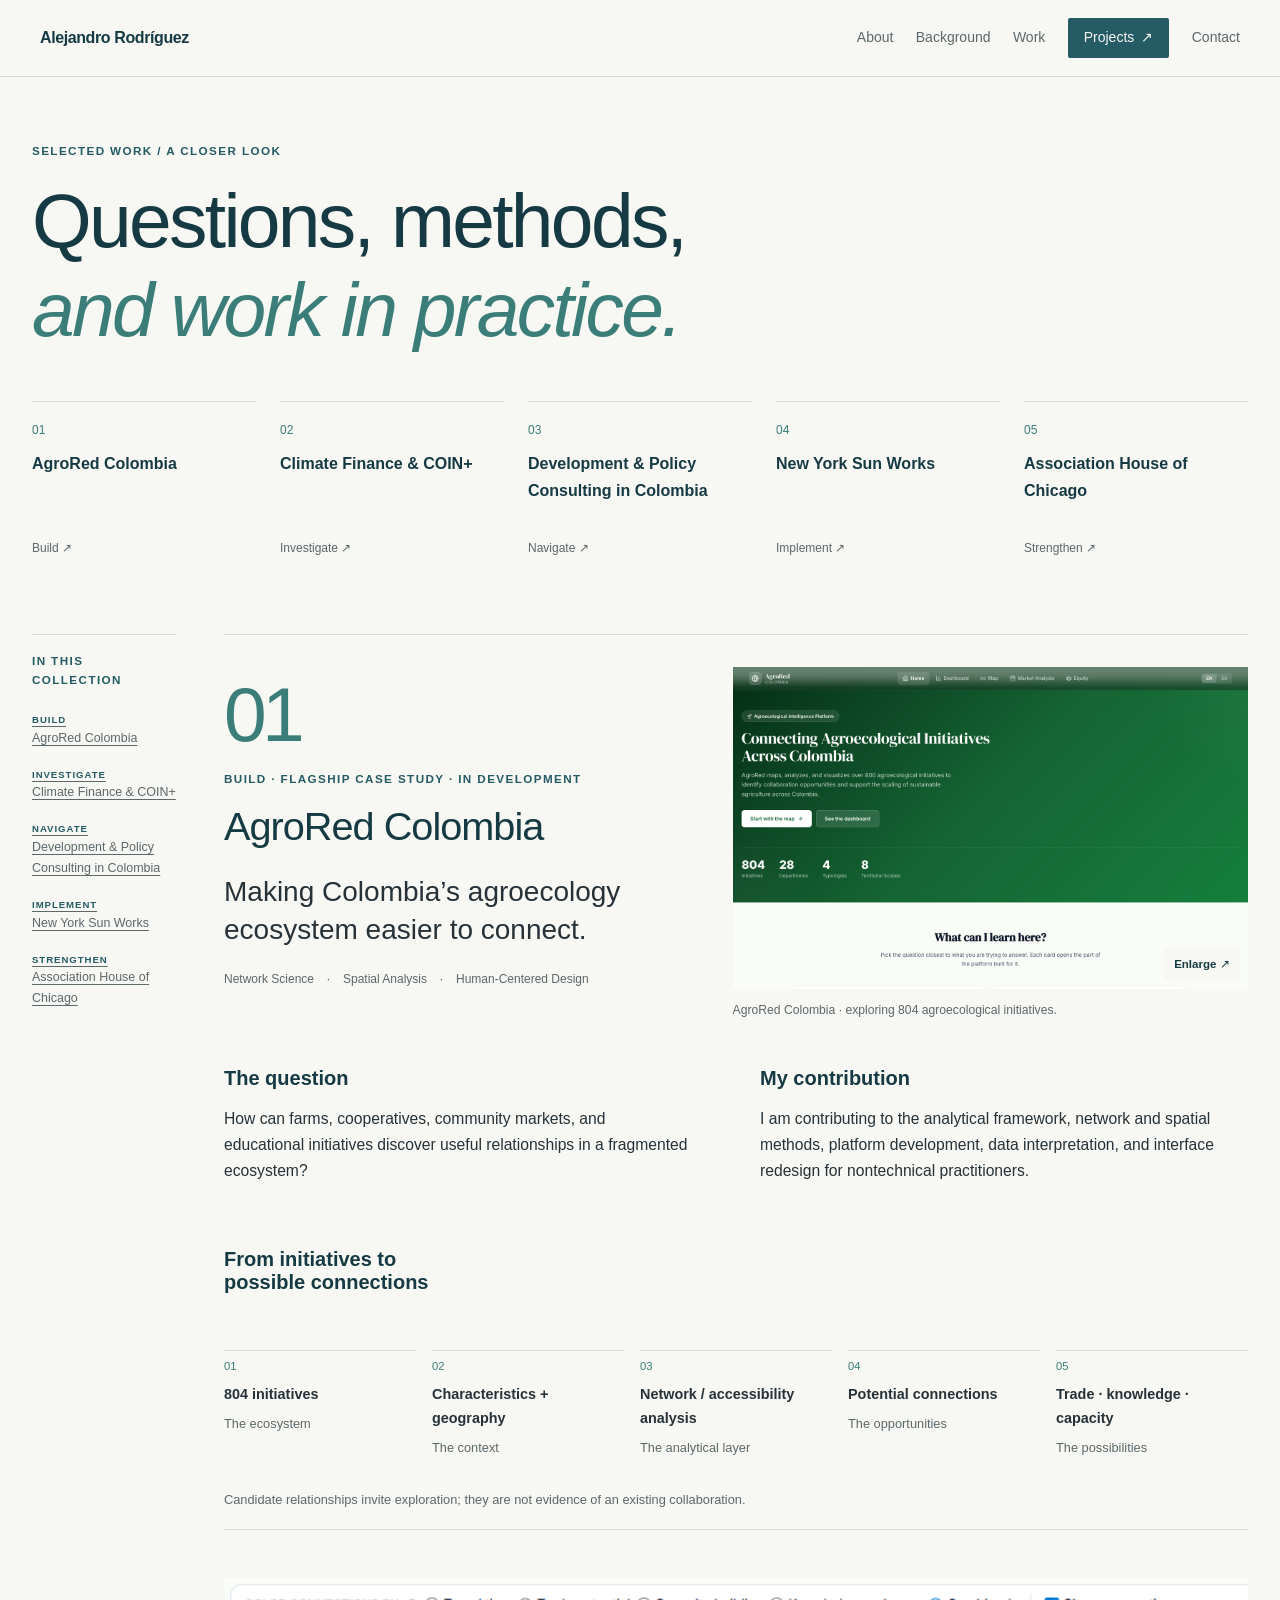
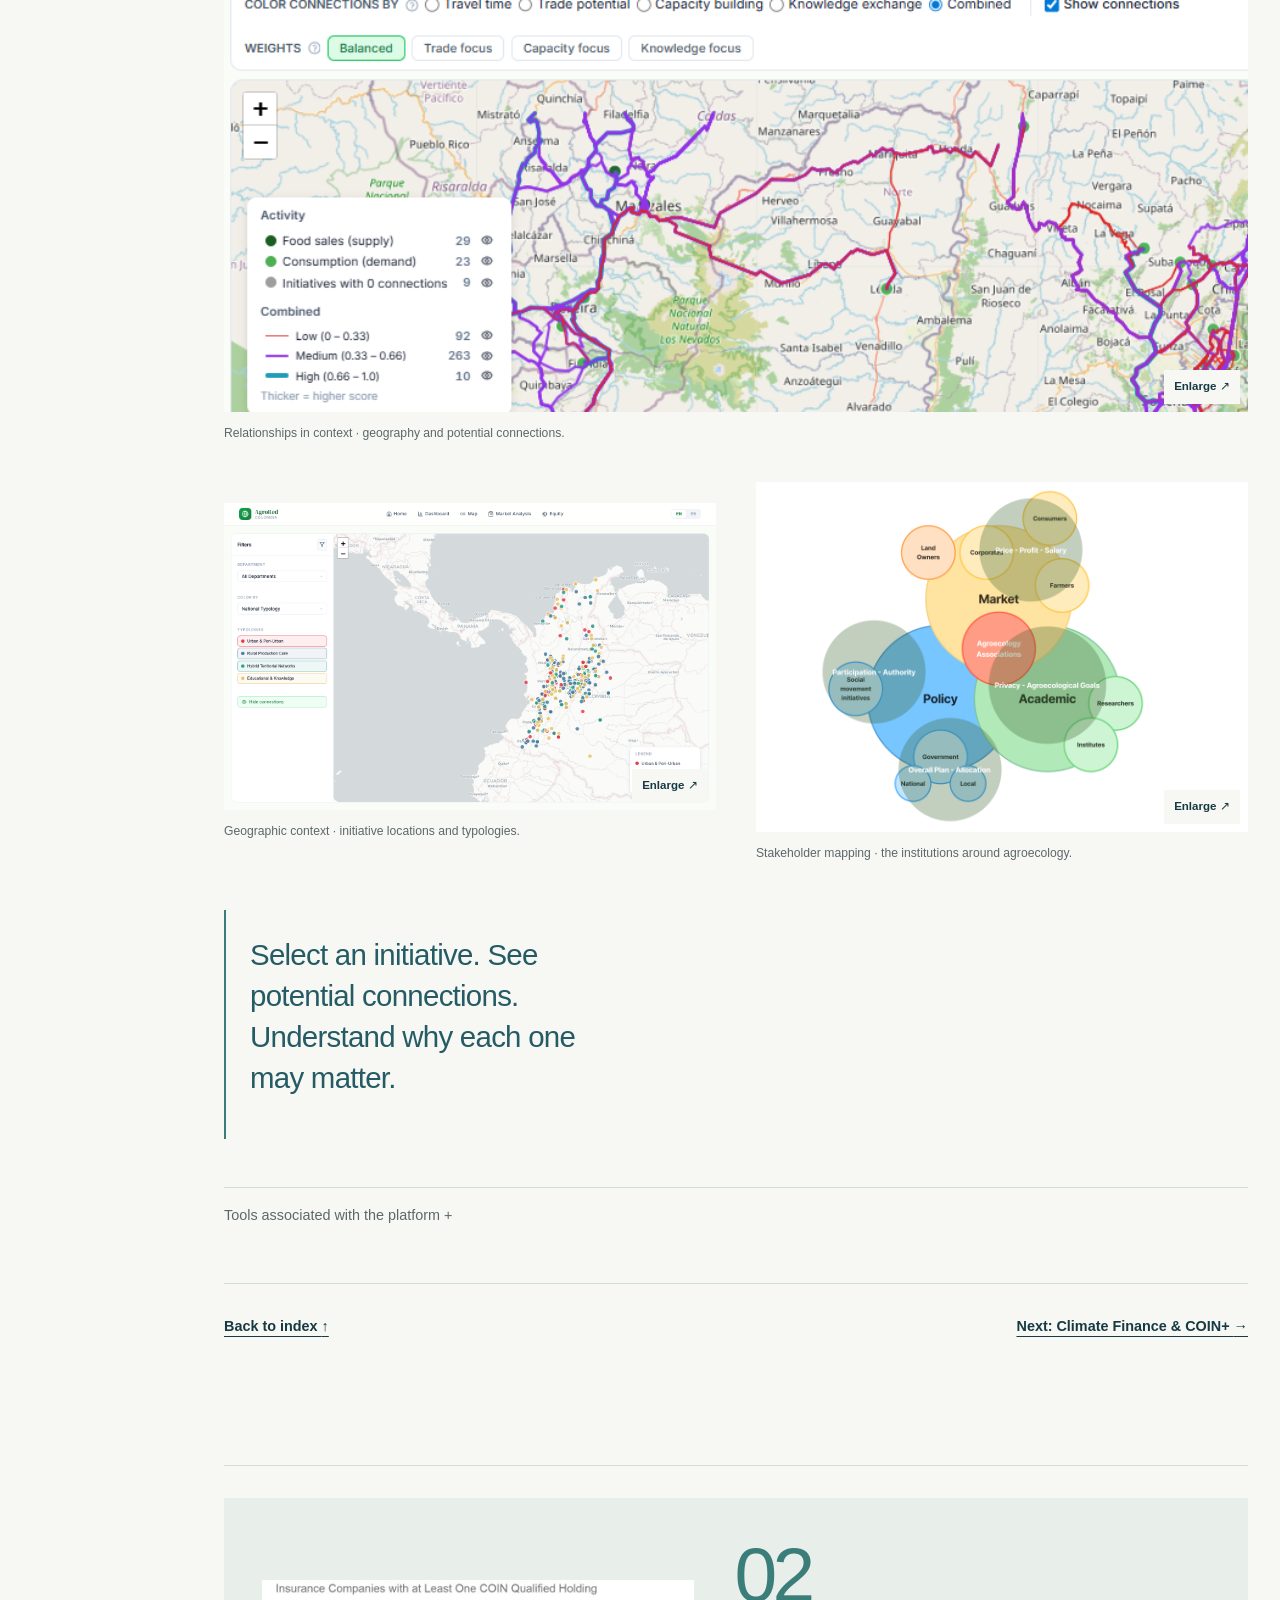
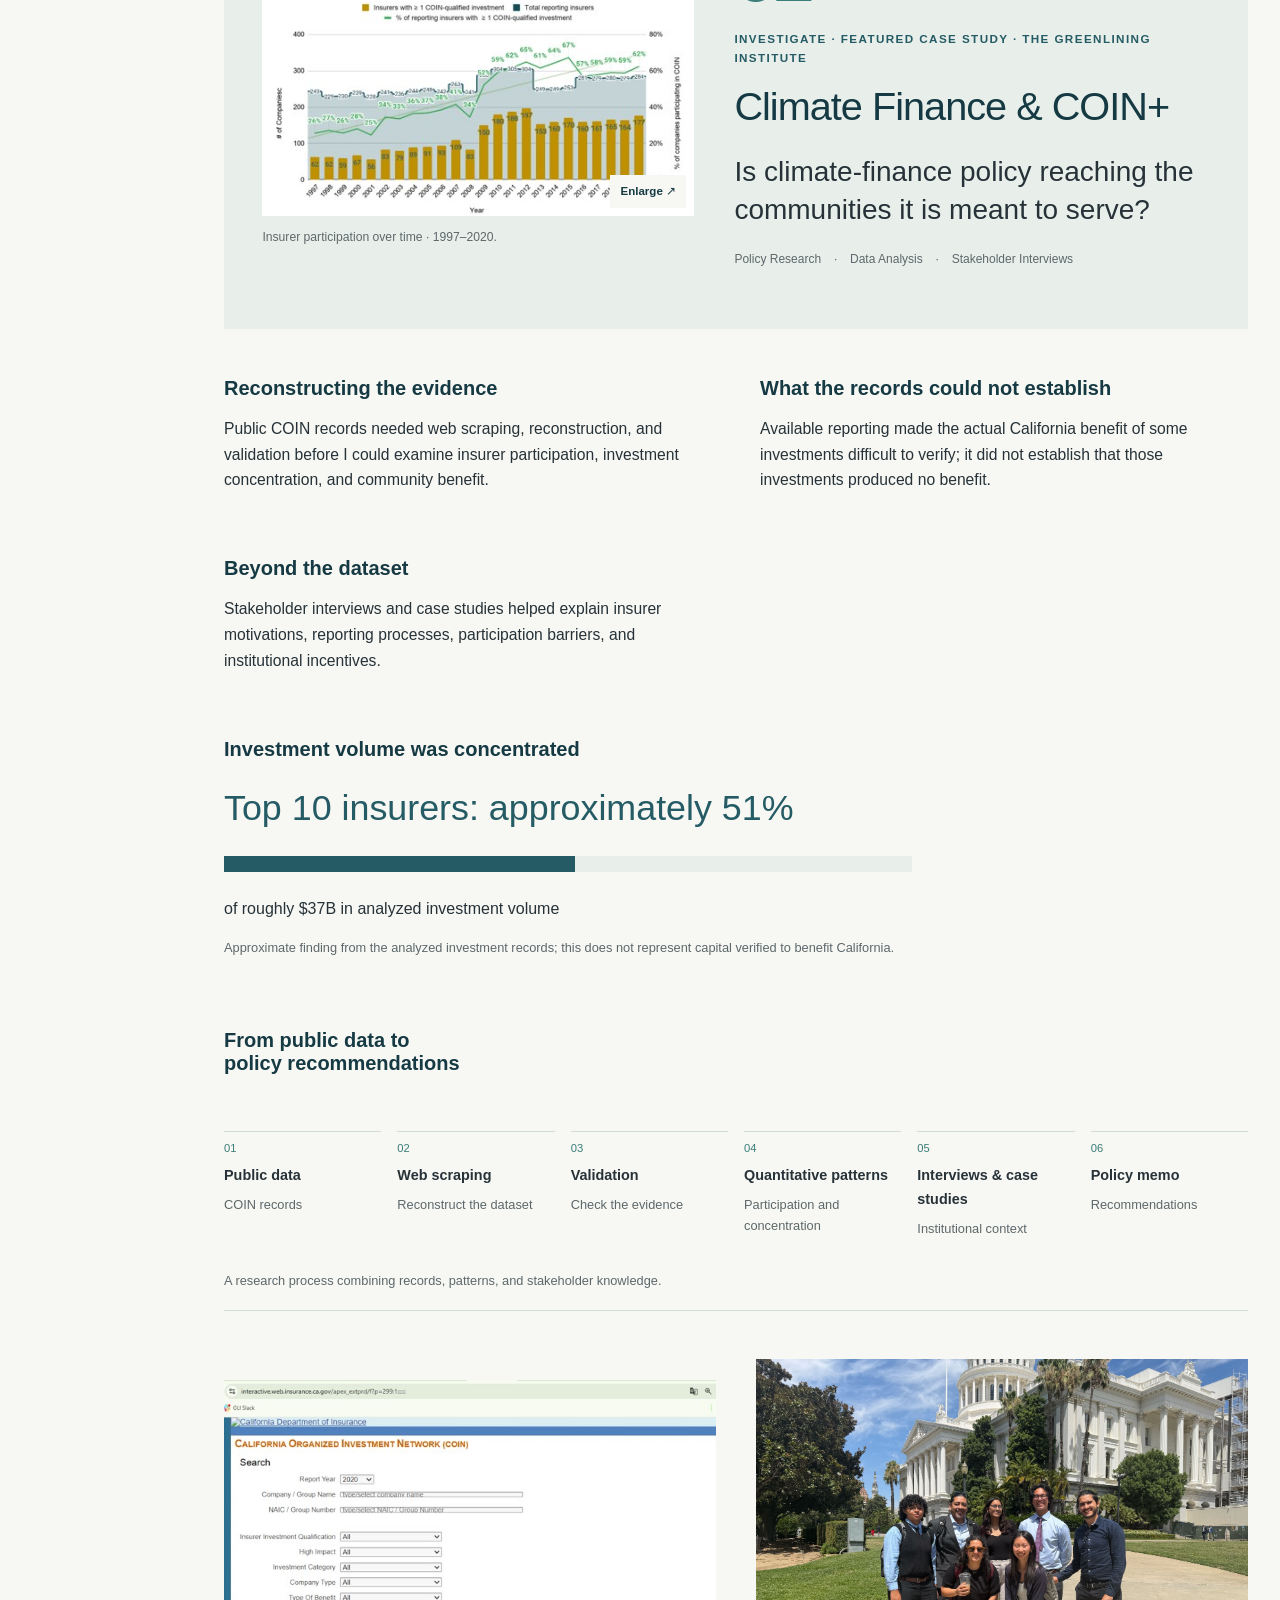
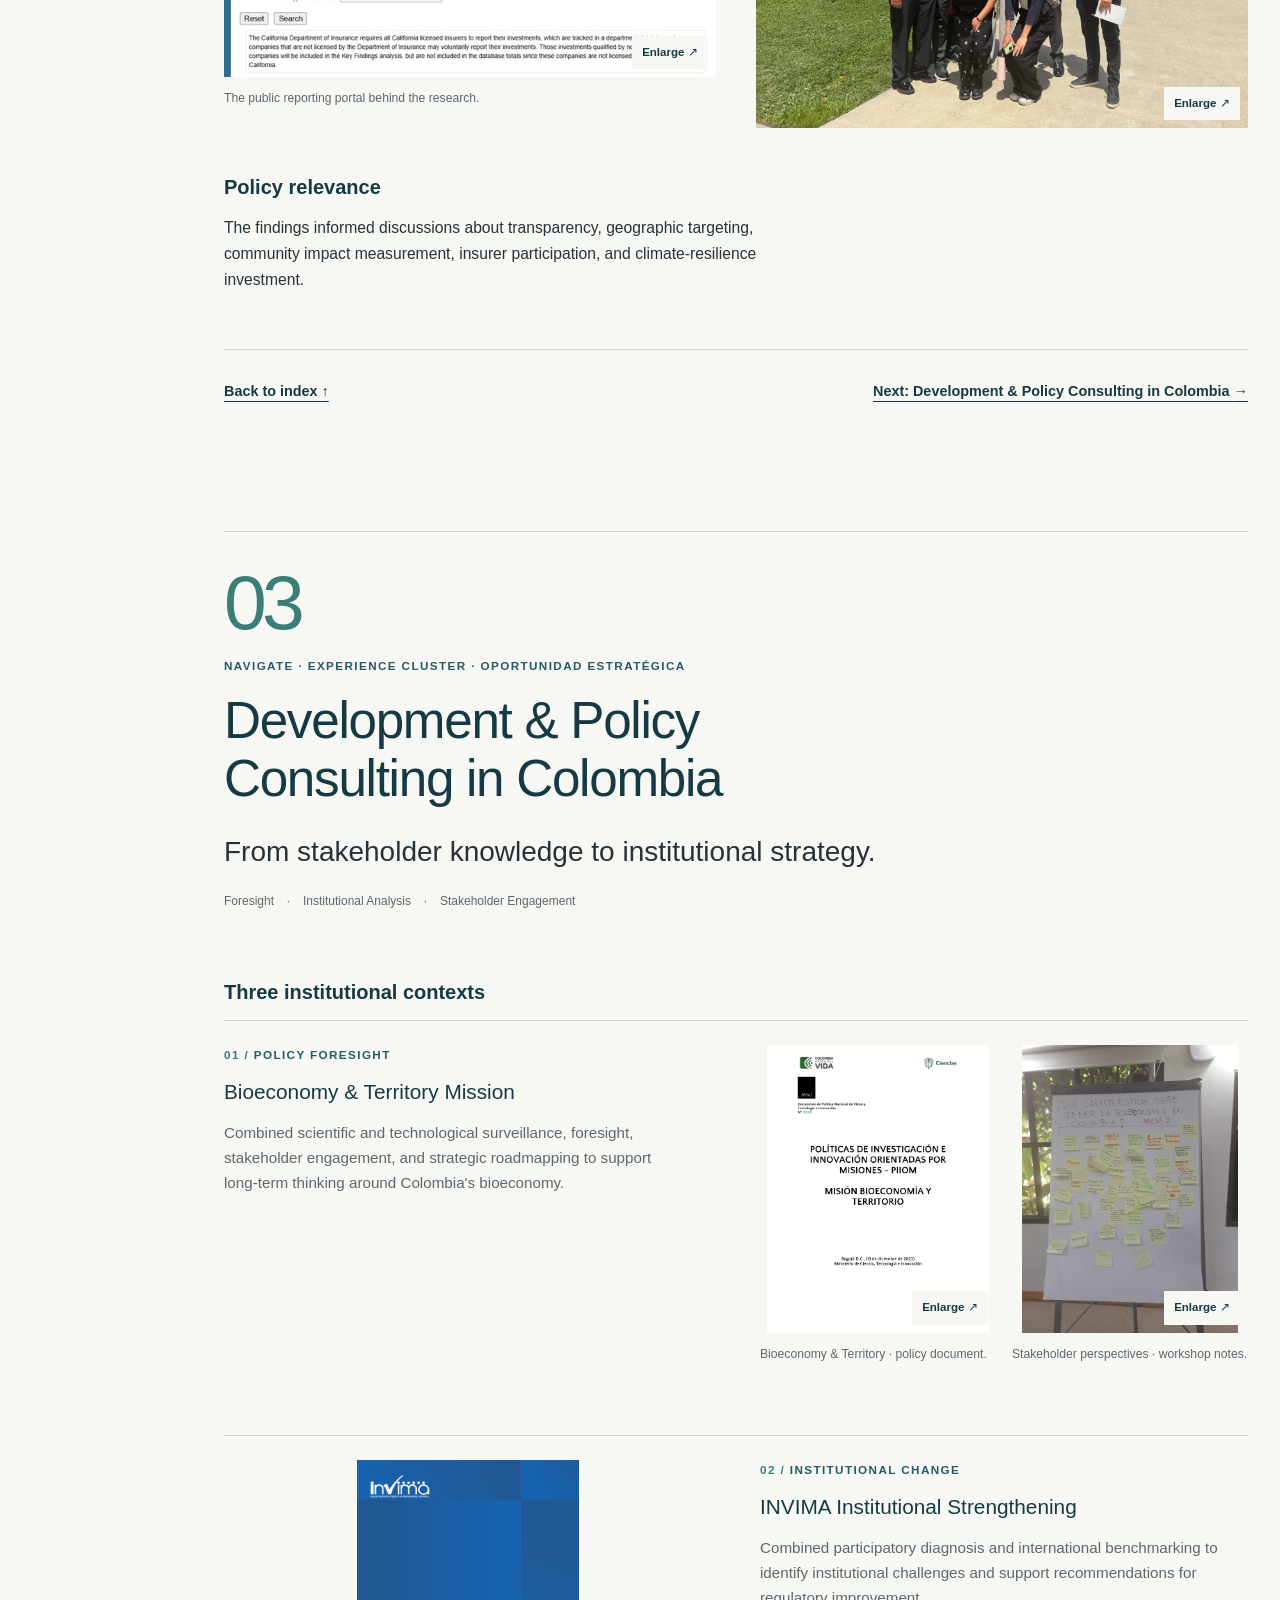
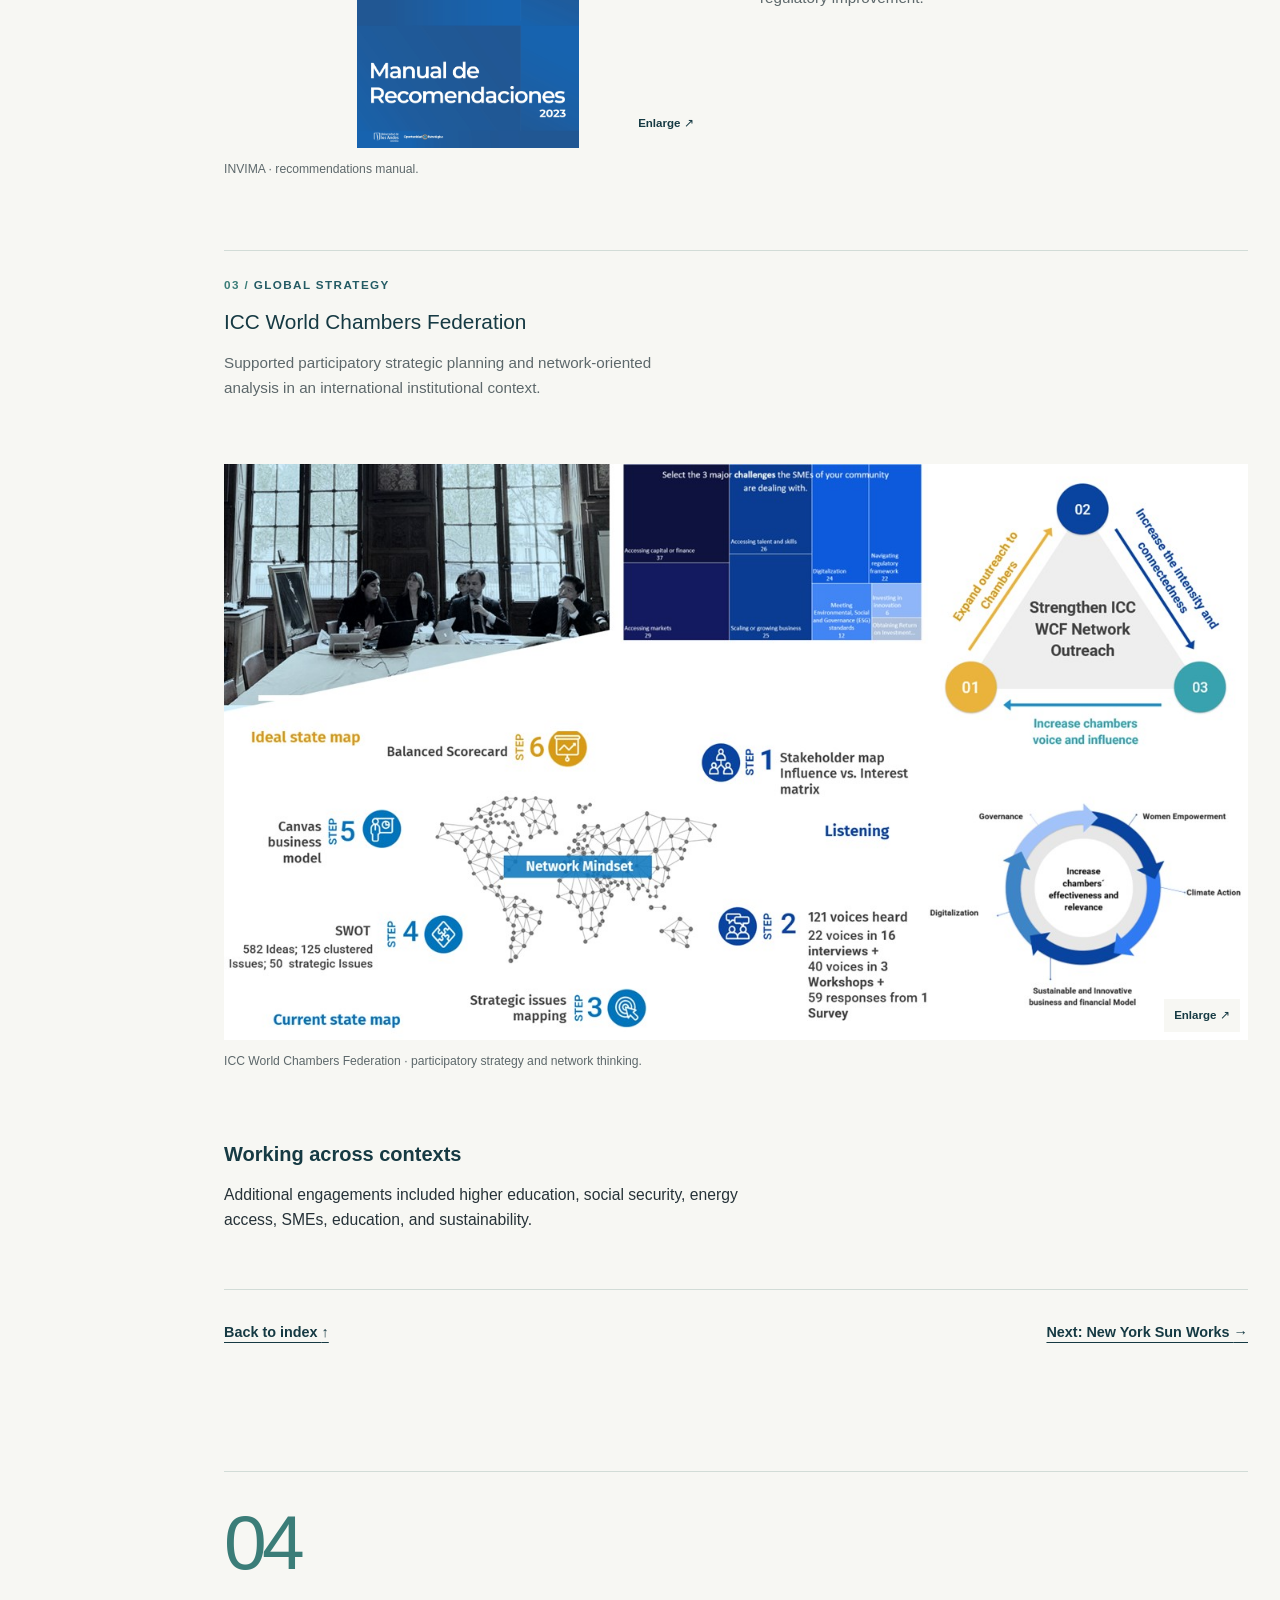
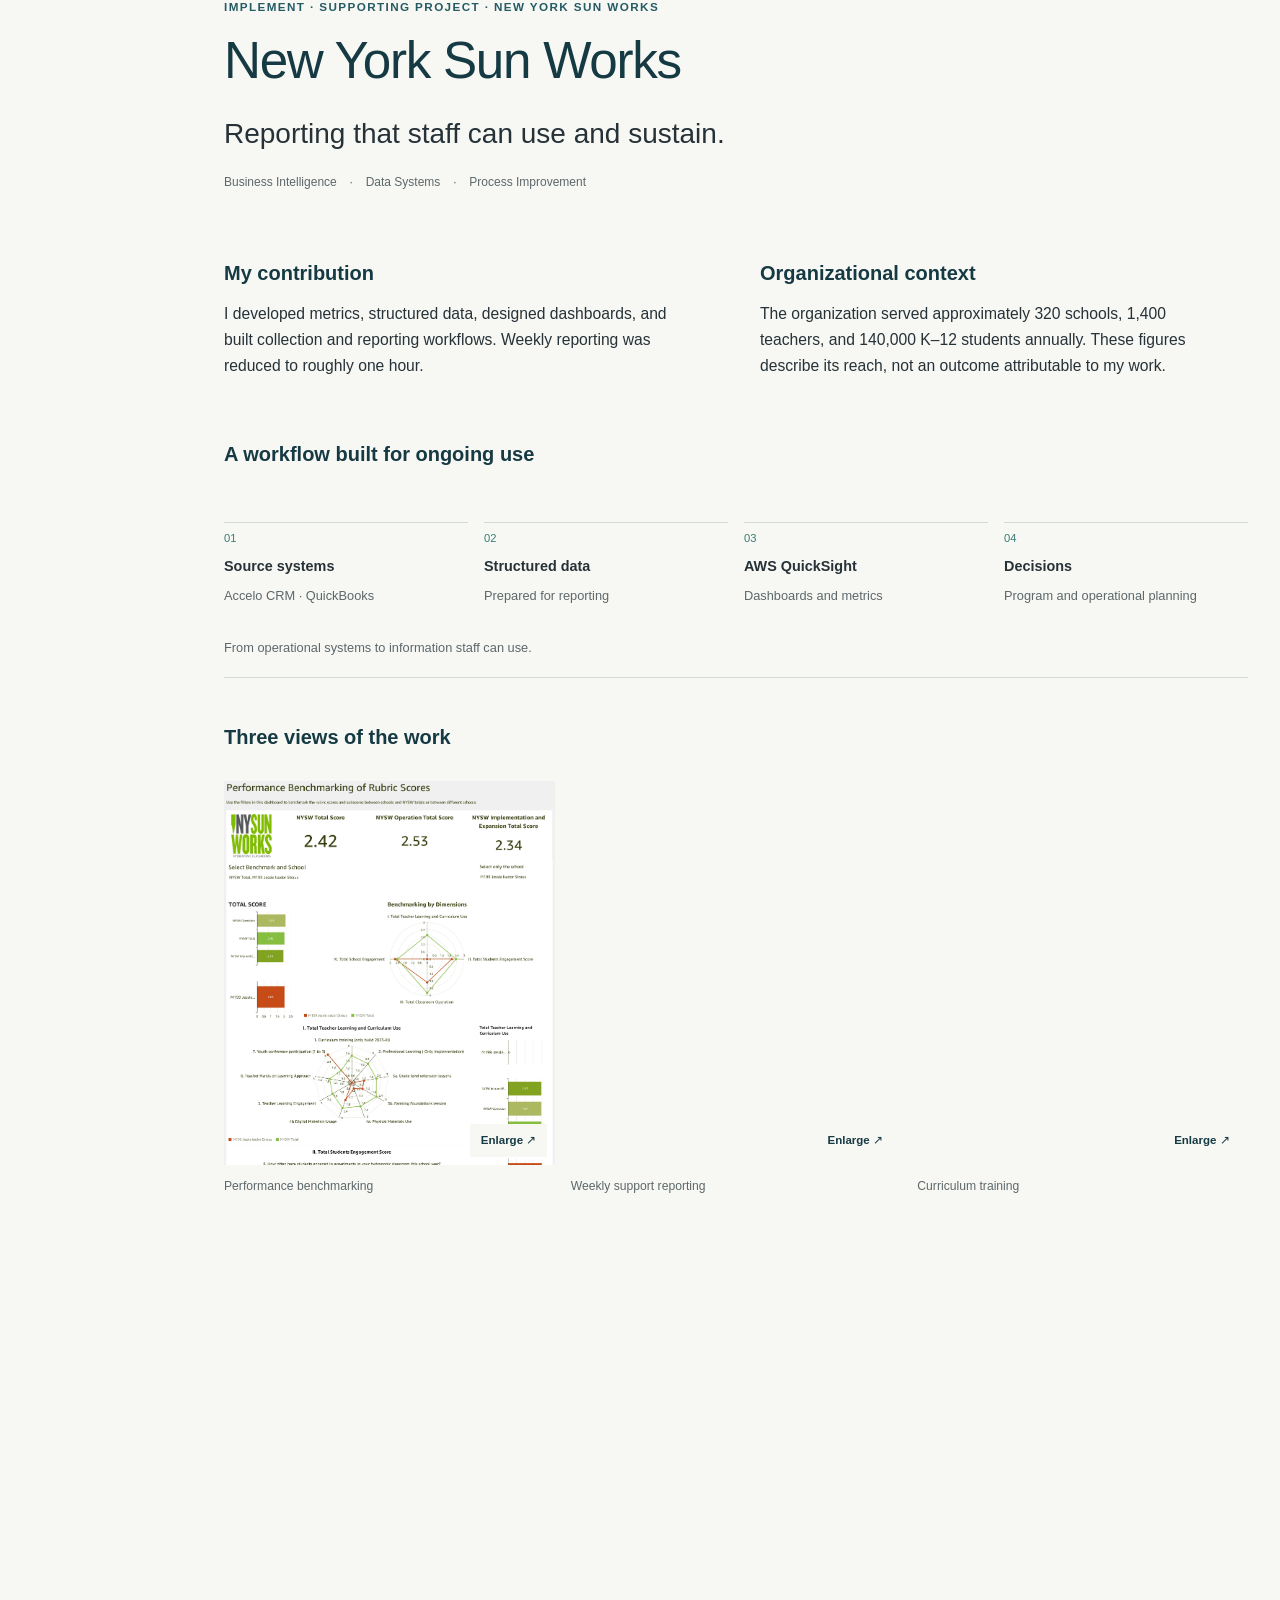
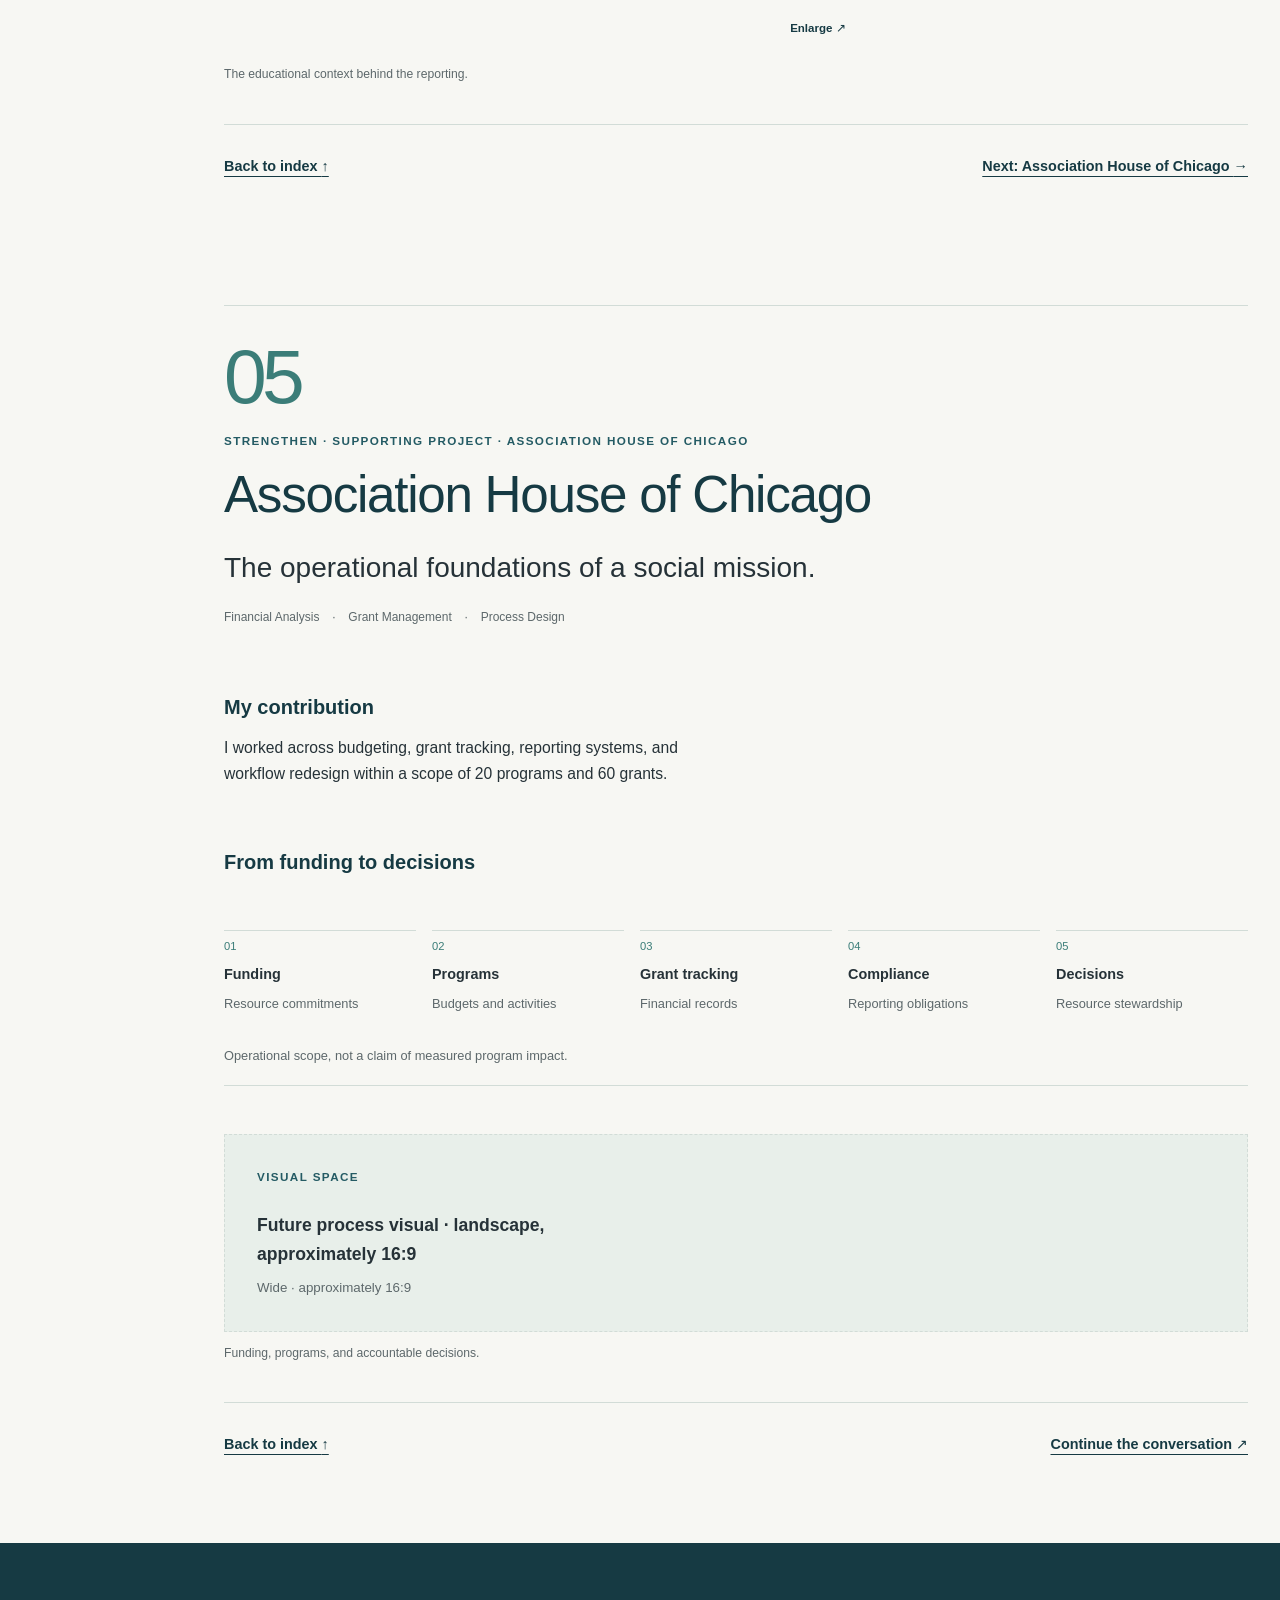
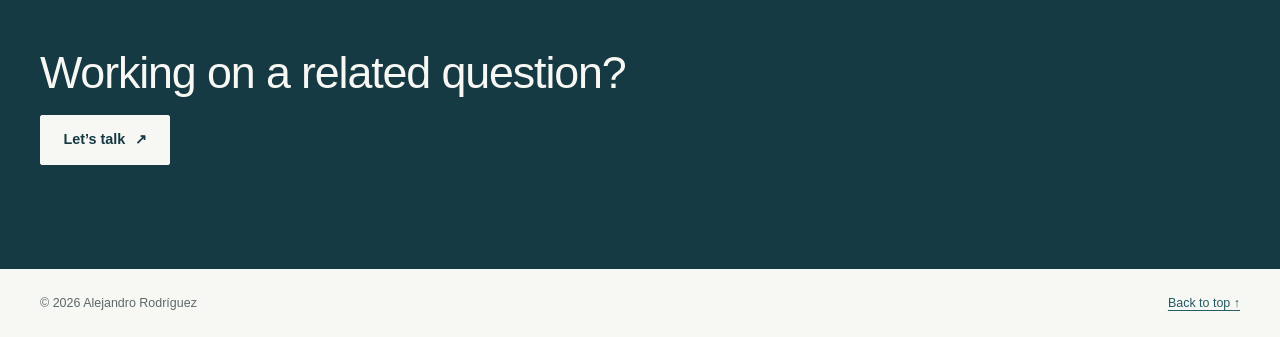
==== projects.html @ b70a59b9 "Refine portfolio layout, navigation, and project presentation" ====
<!DOCTYPE html>
<html lang="en">
<head>
    <meta charset="UTF-8">
    <meta name="viewport" content="width=device-width, initial-scale=1.0">
    <meta name="description" content="A closer look at agroecology networks, climate-finance policy research, institutional strategy, and nonprofit data systems.">
    <meta name="theme-color" content="#163A43">
    <title>Projects | Alejandro Rodríguez</title>
    <link rel="preconnect" href="https://cdn.fontshare.com" crossorigin>
    <link rel="stylesheet" href="css/base.css">
    <link rel="stylesheet" href="css/layout.css">
    <link rel="stylesheet" href="css/components.css">
    <link rel="stylesheet" href="css/responsive.css">
    <!-- Data loads first; both scripts wait for the HTML. -->
    <script src="js/data.js" defer></script>
    <script src="js/display.js" defer></script>
</head>
<body class="projects-page">
    <a class="skip-link" href="#main-content">Skip to content</a>
    <header class="site-header">
        <div class="container nav-shell">
            <a class="brand" href="index.html" aria-label="Alejandro Rodríguez, home" data-owner="name">Alejandro Rodríguez</a>
            <button class="menu-button" type="button" aria-expanded="false" aria-controls="site-navigation" hidden>Menu <span class="menu-icon" aria-hidden="true"></span></button>
            <nav id="site-navigation" class="site-navigation" aria-label="Main navigation">
                <ul class="nav-links">
                    <li><a href="index.html#about">About</a></li>
                    <li><a href="index.html#background">Background</a></li>
                    <li><a href="index.html#work">Work</a></li>
                    <li><a class="nav-projects" href="projects.html" aria-current="page">Projects <span aria-hidden="true">↗</span></a></li>
                    <li><a href="index.html#contact">Contact</a></li>
                </ul>
            </nav>
        </div>
    </header>
    <main id="main-content" tabindex="-1">
        <header class="container page-intro" id="case-studies-top">
            <p class="eyebrow">Selected work / A closer look</p>
            <h1>Questions, methods,<br><em>and work in practice.</em></h1>
            <nav class="project-directory" aria-label="Project chapters"><ol id="project-directory"></ol></nav>
        </header>
        <div class="container case-layout">
            <aside class="case-index"><nav aria-label="Case study index"><p class="eyebrow">In this collection</p><ol id="case-study-index"></ol></nav></aside>
            <div id="case-studies" class="case-studies"><noscript><p>Enable JavaScript to read the case studies, or <a href="assets/CVAlejandroRodriguezHernandez09072026.pdf">view my CV</a>.</p></noscript></div>
        </div>
        <section class="section contact-section" aria-labelledby="project-contact-title"><div class="container"><h2 id="project-contact-title">Working on a related question?</h2><a class="button" href="index.html#contact">Let’s talk <span aria-hidden="true">↗</span></a></div></section>
    </main>
    <footer class="site-footer"><div class="container footer-row">
        <p>© <span data-year>2026</span> <span data-owner="name">Alejandro Rodríguez</span></p>
        <a href="#main-content">Back to top <span aria-hidden="true">↑</span></a>
    </div></footer>
</body>
</html>
---- css/base.css ----
@font-face {
  font-family: 'Satoshi';
  src: url('https://cdn.fontshare.com/wf/NWBQYJIM7GCZ5XWD7D26ARB3VDY55ZRT/K63EV2KZIGKLE7RANQ2U42S6SVHU5RJ7/X6XYTKIVDUW7GZTZPZNN4EUM5KH54KHF.woff2') format('woff2');
  font-weight: 300 900;
  font-display: swap;
  font-style: normal;
}
@font-face {
  font-family: 'Satoshi';
  src: url('https://cdn.fontshare.com/wf/3JZIFUW7KLFSPLVCIUI2DLGNIER6IFCX/MMP4RUF5LYGUAZS3DCJC3GJ6F6SAGKSN/E3NEPGEAHYCHR37DSBXHV33XCYYRE2CY.woff2') format('woff2');
  font-weight: 300 900;
  font-display: swap;
  font-style: italic;
}
/* Design tokens, element defaults, and accessible foundations. */
:root {
    --color-primary-dark: #163a43;
    --color-primary: #245b64;
    --color-accent: #3b7d78;
    --color-background: #f7f7f3;
    --color-surface: #ffffff;
    --color-sage: #e8efea;
    --color-text: #263238;
    --color-text-muted: #5d686b;
    --color-border: #d2dcd7;
    --color-warm-accent: #c98b4a;
    --color-on-dark: #f7f7f3;
    --color-muted-on-dark: #c5d6d5;
    --font-body: "Satoshi", -apple-system, BlinkMacSystemFont, "Segoe UI", Arial, sans-serif;
    --font-heading: "Satoshi", -apple-system, BlinkMacSystemFont, "Segoe UI", sans-serif;
    --space-xs: 0.5rem;
    --space-sm: 1rem;
    --space-md: 1.5rem;
    --space-lg: 2rem;
    --space-xl: 3rem;
    --page-width: 75rem;
}

*,
*::before,
*::after {
    box-sizing: border-box;
}

html {
    scroll-behavior: smooth;
    scroll-padding-top: 6rem;
    -webkit-text-size-adjust: 100%;
}

body {
    margin: 0;
    background: var(--color-background);
    color: var(--color-text);
    font-family: var(--font-body);
    font-size: 1rem;
    line-height: 1.65;
}

h1,
h2,
h3,
h4 {
    margin: 0 0 1rem;
    color: var(--color-primary-dark);
    font-family: var(--font-heading);
    font-weight: 500;
    line-height: 1.15;
    text-wrap: balance;
}

h1 {
    font-size: clamp(2.25rem, 6vw, 5.4rem);
    letter-spacing: -0.035em;
}

h2 {
    font-size: clamp(1.9rem, 3.5vw, 3rem);
    letter-spacing: -0.025em;
}

h3 {
    font-size: 1.5rem;
}

h4 {
    font-size: 1.25rem;
}

p,
ul,
ol,
dl {
    margin: 0 0 1rem;
}

ul,
ol {
    padding-left: 1.25rem;
}

li + li {
    margin-top: 0.35rem;
}

a {
    color: var(--color-primary);
    text-decoration-thickness: 1px;
    text-underline-offset: 0.23em;
    overflow-wrap: anywhere;
}

a:hover {
    text-decoration-thickness: 2px;
}

button,
input,
textarea {
    font: inherit;
}

button,
a {
    -webkit-tap-highlight-color: transparent;
}

button {
    cursor: pointer;
}

img {
    display: block;
    max-width: 100%;
    height: auto;
}

figure,
blockquote {
    margin: 0;
}

figcaption {
    font-size: 0.8rem;
    line-height: 1.5;
    color: var(--color-text-muted);
}

address {
    font-style: normal;
}

strong {
    font-weight: 650;
}

:focus-visible {
    outline: 3px solid currentColor;
    outline-offset: 5px;
}

[id] {
    scroll-margin-top: 1rem;
}

[hidden] {
    display: none !important;
}

/* Remain available to assistive technology without occupying visual space. */
.visually-hidden {
    position: absolute;
    width: 1px;
    height: 1px;
    padding: 0;
    overflow: hidden;
    clip-path: inset(50%);
    white-space: nowrap;
    border: 0;
}

.skip-link {
    position: fixed;
    z-index: 100;
    top: 0.75rem;
    left: 1rem;
    padding: 0.75rem 1rem;
    transform: translateY(-200%);
    background: var(--color-primary-dark);
    color: var(--color-on-dark);
}

.skip-link:focus {
    transform: translateY(0);
}

.muted {
    color: var(--color-text-muted);
}

.no-script {
    padding: 1rem;
    border-left: 3px solid var(--color-warm-accent);
    background: var(--color-surface);
}

/* Disclosures expose the same content to mouse, touch, and keyboard users. */
summary { cursor: pointer; }
summary::-webkit-details-marker { display: none; }
summary { list-style: none; }
button:disabled { cursor: not-allowed; opacity: 0.6; }
body.dialog-open { overflow: hidden; }
---- css/layout.css ----
/* Page composition. Mobile first; larger layouts are in responsive.css. */
.container { width: min(100% - 2.5rem, 75rem); margin-inline: auto; }
.section { padding-block: 4.5rem; }
.hero { padding-block: 4.5rem 5rem; }
.hero-copy { max-width: 66rem; }
.hero-lead { max-width: 43rem; }
.section-heading { display: flex; align-items: baseline; justify-content: space-between; flex-wrap: wrap; gap: 1rem; margin-bottom: 3rem; }
.section-heading h2, .section-heading p { margin: 0; }
.selected-grid { display: grid; gap: 5rem; }
.project-card { display: grid; gap: 1.5rem; min-width: 0; }
.project-copy, .project-heading, .case-studies, .case-section, .about-copy { min-width: 0; }
.project-copy { max-width: 60ch; }
.about-layout, .community-story, .education-grid, .editorial-grid, .contact-grid, .case-layout, .case-grid, .media-gallery, .mini-case { display: grid; gap: 2.5rem; }
.about-portrait { max-width: 31rem; }
.about-copy .prose { max-width: 63ch; }
.community-images { display: grid; grid-template-columns: repeat(2, minmax(0, 1fr)); gap: 1rem; align-items: start; }
.community-story { padding-top: 2rem; }
.education-statement { margin-block: 3.5rem; max-width: 66rem; }
.education-grid { padding-block: 2rem 3.5rem; }
.work-experience { margin-top: 5rem; }
.work-experience > header { display: flex; align-items: baseline; justify-content: space-between; flex-wrap: wrap; gap: 1rem; margin-bottom: 1rem; }
.skills-grid { display: grid; gap: 1.5rem; align-items: start; }
.form-row { display: grid; }
.footer-row { display: flex; justify-content: space-between; flex-wrap: wrap; align-items: center; gap: 1rem; }
.footer-row p { margin: 0; }
.page-intro { padding-block: 4rem 5rem; }
.case-layout { align-items: start; padding-bottom: 5rem; }
.case-study + .case-study { margin-top: 6rem; }
.case-wide { grid-column: 1 / -1; }
.case-grid { margin-top: 3rem; }
.dashboard-gallery { display: grid; gap: 2rem; margin-block: 2rem; }
.mini-cases { display: grid; gap: 3rem; }
.mini-media { display: flex; gap: 1rem; align-items: start; }
.mini-media > figure { flex: 1; min-width: 0; }

/* About introduces the person and field; community context introduces values. */
.about-layout > .education-statement { grid-column: 1 / -1; margin-block: 1rem 0; }
.background-group > .community-story { padding-block: 1rem 3rem; }
.background-group .education-grid { padding-bottom: 0; }
.section-links { display: flex; flex-wrap: wrap; gap: 0.6rem 1.5rem; }
.section-links a { font-size: 0.85rem; }
.project-flagship .project-copy { align-self: center; }
.case-opening { display: grid; gap: 2rem; }
.case-footer { display: flex; justify-content: space-between; align-items: baseline; flex-wrap: wrap; gap: 1rem 2rem; }
---- css/components.css ----
/* Editorial type and understated controls. Navigation and form styles follow. */
.eyebrow { margin-bottom: 1rem; font-size: 0.73rem; font-weight: 600; letter-spacing: 0.12em; text-transform: uppercase; color: var(--color-primary); }
.hero h1 { margin-block: 1.75rem 2rem; font-weight: 500; line-height: 1.04; max-width: 19ch; }
.hero h1 em, .page-intro em { color: var(--color-accent); font-weight: 400; }
.hero h1 em { display: block; }
.hero-lead { font-size: clamp(1.05rem, 1.6vw, 1.25rem); line-height: 1.65; margin-bottom: 2rem; }
.button-row { display: flex; align-items: center; flex-wrap: wrap; gap: 1.75rem; }
.button { display: inline-flex; align-items: center; justify-content: center; gap: 0.6rem; min-height: 46px; padding: 0.75rem 1.4rem; border: 1px solid var(--color-primary-dark); border-radius: 2px; background: var(--color-primary-dark); color: var(--color-on-dark); font-size: 0.9rem; font-weight: 600; text-decoration: none; transition: background-color 150ms ease; }
.button:hover { background: var(--color-primary); }
.button:focus-visible { outline-color: var(--color-primary); }
.text-link, .back-link { display: inline-block; padding-block: 0.4rem; color: var(--color-primary-dark); font-size: 0.9rem; font-weight: 550; text-underline-offset: 0.35em; }
.disclosure-hint { color: var(--color-text-muted); font-size: 0.9rem; }

/* Selected work is a sequence of compositions, not a grid of equal cards. */
.project-kicker { display: flex; flex-wrap: wrap; gap: 0.5rem 1rem; font-size: 0.7rem; letter-spacing: 0.07em; text-transform: uppercase; color: var(--color-text-muted); }
.project-number { color: var(--color-primary); font-weight: 600; }
.project-title { font-size: 1.65rem; font-weight: 600; margin-bottom: 1rem; }
.project-headline { font-size: clamp(1.4rem, 2.3vw, 2rem); line-height: 1.3; letter-spacing: -0.035em; color: var(--color-primary-dark); margin: 0; max-width: 36ch; }
.project-flagship .project-title { font-size: 1.25rem; }
.project-flagship .project-headline { font-size: clamp(2rem, 4.1vw, 3.4rem); max-width: 29ch; line-height: 1.12; }
.project-summary { font-size: 1.04rem; line-height: 1.7; }
.project-proof { color: var(--color-text-muted); font-size: 0.88rem; }
.project-metric { margin: 0; color: var(--color-primary-dark); }
.project-metric strong { display: block; font-size: clamp(2.3rem, 4.5vw, 4rem); font-weight: 450; line-height: 1.1; letter-spacing: -0.045em; }
.project-metric small { display: block; margin-top: 0.6rem; max-width: 27ch; color: var(--color-text-muted); font-size: 0.85rem; }
.project-flagship .project-metric strong { font-size: clamp(3rem, 6.5vw, 5.3rem); }
.project-supporting { padding-top: 2rem; border-top: 1px solid var(--color-border); }
.project-supporting .project-headline { font-size: clamp(1.2rem, 2vw, 1.6rem); }
.project-association-house .project-metric strong { font-size: 2.5rem; }
.tags { display: flex; flex-wrap: wrap; gap: 0.35rem 0.8rem; padding: 0; margin-block: 1.3rem; list-style: none; color: var(--color-text-muted); }
.tags li { margin: 0; font-size: 0.75rem; }
.tags li:not(:last-child)::after { content: "·"; margin-left: 0.8rem; }

/* Real media retains its proportions; dense images can be opened at full size. */
.image-figure { min-width: 0; }
.media-frame { position: relative; min-width: 0; }
.media-link { display: block; }
.media-link img { width: 100%; height: auto; }
.image-figure figcaption { margin-top: 0.75rem; max-width: 80ch; font-size: 0.76rem; line-height: 1.5; }
.zoom-hint { position: absolute; right: 0.5rem; bottom: 0.5rem; padding: 0.45rem 0.65rem; background: var(--color-background); color: var(--color-primary-dark); font-size: 0.72rem; font-weight: 550; }
.media-link:hover .zoom-hint, .media-link:focus-visible .zoom-hint { background: var(--color-primary-dark); color: white; }
.media-placeholder { min-height: 12rem; display: flex; flex-direction: column; justify-content: center; gap: 0.5rem; padding: 2rem; border: 1px dashed var(--color-border); background: var(--color-sage); }
.media-placeholder strong { font-size: 1.1rem; max-width: 40ch; }
.media-placeholder small { color: var(--color-text-muted); }
.portrait img { width: 100%; aspect-ratio: 3 / 4; object-fit: cover; object-position: center 58%; }
.project-sun-works .media-frame { max-height: 25rem; overflow: hidden; }
.project-sun-works .media-frame img { width: 100%; }
.community-images .media-frame img { width: 100%; max-height: 22rem; object-fit: contain; }
.context-photo { max-width: 40rem; margin-top: 3rem; }
.case-lead-image { margin-block: 2rem 3rem; }
.case-greenlining .case-lead-image { max-width: 38rem; }
.mini-media .media-portrait img { max-height: 18rem; width: auto; margin-inline: auto; }
.mini-case:last-child .mini-media { display: block; }
.mini-case:last-child .mini-media img { max-height: none; width: 100%; }
.dashboard-gallery .media-frame { max-height: 30rem; overflow: hidden; }
.future-visual .media-placeholder { min-height: 9rem; }

/* Personal story and quiet professional context. */
.about-section { background: #eef1ec; }
.about-copy h2 { margin-bottom: 2rem; }
.prose > p { margin-bottom: 1.4rem; }
.community-story > p { font-size: 1.2rem; line-height: 1.5; max-width: 30ch; color: var(--color-primary-dark); }
.definition { font-size: clamp(1.4rem, 2.7vw, 2.25rem); line-height: 1.4; letter-spacing: -0.025em; color: var(--color-primary-dark); }
.education-grid article { padding-top: 1.5rem; border-top: 1px solid var(--color-border); }
.education-grid h3 { font-size: 1.2rem; font-weight: 550; }
.education-grid p { margin-bottom: 0.4rem; font-size: 0.96rem; }
.work-experience h3 { font-size: 1.25rem; }
.experience-list { margin: 0; padding: 0; list-style: none; }
.experience-list li { display: grid; gap: 0.2rem 1rem; margin: 0; padding-block: 1.15rem; border-top: 1px solid var(--color-border); }
.experience-list h4 { font-size: 0.96rem; font-weight: 550; line-height: 1.5; margin: 0; }
.experience-list p { margin: 0; font-size: 0.9rem; color: var(--color-text-muted); }
.experience-list a { font-size: 0.8rem; }

/* Values: open lines of type, with native disclosures instead of hover-only text. */
.principles-section { padding-top: 2rem; }
.principles-list { list-style: none; padding: 0; margin: 0; }
.principles-list li { margin: 0; }
.principle { border-top: 1px solid var(--color-border); }
.principle summary { display: grid; grid-template-columns: 1fr 1rem; align-items: baseline; gap: 1rem; padding-block: 1.6rem; }
.principle summary::after, .skill-group summary::after { content: "+"; color: var(--color-accent); font-size: 1.25rem; font-weight: 400; }
.principle[open] summary::after, .skill-group[open] summary::after { content: "−"; }
.principle summary h3 { display: grid; grid-template-columns: 1.5rem 1fr; align-items: baseline; gap: 1rem; margin: 0; font-size: clamp(1.1rem, 1.8vw, 1.5rem); letter-spacing: -0.025em; }
.item-number { color: var(--color-text-muted); font-size: 0.7rem; }
.principle > p { margin: 0 2rem 1.5rem 2.5rem; color: var(--color-text-muted); max-width: 53ch; }
.principle summary:hover h3, .skill-group summary:hover h3 { color: var(--color-accent); }
.skills-section { padding-top: 2rem; }
.skill-group { border-top: 1px solid var(--color-primary); }
.skill-group summary { display: flex; justify-content: space-between; align-items: baseline; gap: 1rem; padding-block: 1.3rem; }
.skill-group h3 { font-size: 1.1rem; margin: 0; }
.skill-group ul { list-style: none; margin: 0 0 1.3rem; padding: 0; }
.skill-group li { font-size: 0.9rem; color: var(--color-text-muted); margin-top: 0.35rem; }

/* Case studies: text and evidence are intentionally interleaved. */
.case-index { display: none; padding-top: 1rem; border-top: 1px solid var(--color-border); }
.case-index ol { list-style: none; margin: 0; padding: 0; }
.case-index a { display: block; padding-block: 0.4rem; font-size: 0.78rem; color: var(--color-text-muted); }
.case-index small { display: block; text-transform: uppercase; letter-spacing: 0.1em; font-size: 0.6rem; font-weight: 600; color: var(--color-primary); }
.case-header { padding-top: 1.5rem; border-top: 1px solid var(--color-primary); }
.case-header h2 { font-size: clamp(2rem, 4vw, 3.3rem); }
.case-headline { font-size: clamp(1.25rem, 2.2vw, 1.75rem); line-height: 1.35; max-width: 46ch; }
.case-section h3 { font-size: 1.25rem; font-weight: 550; }
.case-section > p { font-size: 0.98rem; max-width: 65ch; }
.case-footer { margin-top: 2.5rem; }
.mini-case { padding-block: 1.5rem; border-top: 1px solid var(--color-border); }
.mini-case h4 { font-size: 1.3rem; }
.mini-case p:not(.eyebrow) { max-width: 55ch; font-size: 0.95rem; color: var(--color-text-muted); }
.case-principle { padding-block: 1.5rem; max-width: 40ch; }
.case-principle p { font-size: clamp(1.4rem, 2.3vw, 2rem); line-height: 1.4; letter-spacing: -0.025em; color: var(--color-primary); }
.process-list { display: grid; gap: 1.5rem; list-style: none; padding: 0; margin-block: 2rem; counter-reset: process; }
.process-list li { position: relative; margin: 0; padding: 0 0 0 2rem; counter-increment: process; }
.process-list li::before { content: counter(process, decimal-leading-zero); position: absolute; left: 0; top: 0.1rem; color: var(--color-accent); font-size: 0.7rem; }
.process-list li:not(:last-child)::after { content: ""; position: absolute; left: 0.5rem; top: 1.7rem; bottom: -1rem; width: 1px; background: var(--color-border); }
.process-list strong, .process-list small { display: block; }
.process-list strong { font-size: 0.9rem; font-weight: 550; }
.process-list small { margin-top: 0.4rem; font-size: 0.8rem; color: var(--color-text-muted); }
.concentration-figure { max-width: 43rem; margin-block: 1.5rem; }
.concentration-figure label { font-size: 1.4rem; color: var(--color-primary); }
.concentration-figure meter { display: block; width: 100%; height: 0.8rem; margin-block: 1rem; background: var(--color-sage); border: 0; }
.concentration-figure meter::-webkit-meter-bar { background: var(--color-sage); border: 0; border-radius: 0; height: 0.8rem; }
.concentration-figure meter::-webkit-meter-optimum-value { background: var(--color-primary); }
.concentration-figure meter::-moz-meter-bar { background: var(--color-primary); }
.tools-disclosure { padding-block: 1rem; border-top: 1px solid var(--color-border); }
.tools-disclosure summary { font-size: 0.9rem; color: var(--color-text-muted); }
.tools-disclosure summary::after { content: " +"; }
.tools-disclosure[open] summary::after { content: " −"; }

/* Accessible, scrollable full-size image viewer. */
.media-dialog { width: min(96vw, 100rem); max-width: 96vw; max-height: 94dvh; padding: 1rem; border: 0; background: var(--color-background); color: var(--color-text); }
.media-dialog::backdrop { background: rgb(10 29 32 / 85%); }
.dialog-header, .dialog-footer { display: flex; align-items: center; justify-content: space-between; flex-wrap: wrap; gap: 1rem; }
.dialog-header { margin-bottom: 1rem; }
.dialog-header h2 { max-width: 65ch; margin: 0; font-size: 1rem; line-height: 1.4; }
.dialog-header button, .dialog-footer button { padding: 0.65rem 1rem; border: 1px solid var(--color-primary); background: transparent; color: var(--color-primary); min-height: 44px; }
.zoom-viewport { overflow: auto; max-height: 68dvh; background: white; }
.dialog-image { margin-inline: auto; width: auto; max-width: 100%; max-height: 68dvh; object-fit: contain; }
.media-dialog.is-zoomed .dialog-image { max-width: none; max-height: none; margin: 0; }
.dialog-footer { margin-top: 1rem; font-size: 0.85rem; }

/* Header and navigation. */
.site-header {
    position: sticky;
    top: 0;
    z-index: 20;
    border-bottom: 1px solid var(--color-border);
    background: var(--color-background);
}

.nav-shell {
    display: flex;
    flex-wrap: wrap;
    align-items: center;
    justify-content: space-between;
    gap: 0.5rem 1rem;
    padding-block: 0.85rem;
}

.brand {
    padding-block: 0.4rem;
    color: var(--color-primary-dark);
    font-size: 1rem;
    font-weight: 650;
    text-decoration: none;
    letter-spacing: -0.025em;
}

.site-navigation {
    width: 100%;
}

.nav-links {
    display: flex;
    flex-wrap: wrap;
    gap: 0.25rem 1rem;
    margin: 0;
    padding: 0;
    list-style: none;
}

.nav-links li {
    margin: 0;
}

.nav-links a {
    display: block;
    padding: 0.5rem 0;
    color: var(--color-text-muted);
    font-size: 0.875rem;
    font-weight: 500;
    text-decoration: none;
}

.nav-links a:hover,
.nav-links a[aria-current="page"] {
    color: var(--color-primary-dark);
    text-decoration: underline;
    text-underline-offset: 0.5em;
}

.menu-button {
    display: inline-flex;
    align-items: center;
    gap: 0.65rem;
    min-height: 44px;
    padding: 0.5rem 0.65rem;
    color: var(--color-primary-dark);
    border: 1px solid var(--color-border);
    border-radius: 3px;
    background: transparent;
    font-size: 0.875rem;
}

.menu-icon {
    position: relative;
    width: 1rem;
    height: 0.7rem;
    border-block: 1px solid currentColor;
}

.menu-icon::after {
    position: absolute;
    content: "";
    top: 50%;
    left: 0;
    width: 100%;
    border-top: 1px solid currentColor;
}

.menu-button[aria-expanded="true"] {
    background: var(--color-sage);
}

/* Contact form retains native browser labels and validation. */
.contact-intro > p {
    max-width: 37ch;
    color: var(--color-muted-on-dark);
}

.contact-links {
    display: flex;
    flex-wrap: wrap;
    gap: 0.6rem 1.4rem;
    margin-top: 1.75rem;
    font-size: 0.9rem;
}

.contact-links a {
    padding-block: 0.3rem;
}

.contact-form fieldset {
    min-width: 0;
    margin: 0;
    padding: 0;
    border: 0;
}

.contact-form legend {
    margin-bottom: 1.5rem;
    padding: 0;
    font-size: 1.05rem;
    font-weight: 600;
}

.form-row {
    gap: 0;
}

.form-group {
    margin-bottom: 1.15rem;
}

.form-group label {
    display: block;
    margin-bottom: 0.4rem;
    font-size: 0.8rem;
    font-weight: 500;
}

.form-group input,
.form-group textarea {
    width: 100%;
    max-width: 100%;
    min-height: 46px;
    padding: 0.7rem 0.8rem;
    border: 1px solid #8eaaa9;
    border-radius: 2px;
    background: #204751;
    color: var(--color-on-dark);
    line-height: 1.5;
}

.form-group textarea {
    min-height: 8.5rem;
    resize: vertical;
}

.form-group input:focus-visible,
.form-group textarea:focus-visible {
    outline-offset: 3px;
}

.form-group input::placeholder,
.form-group textarea::placeholder {
    color: var(--color-muted-on-dark);
    opacity: 1;
}

.form-note,
.form-status {
    max-width: 62ch;
    color: var(--color-muted-on-dark);
    font-size: 0.8rem;
}

.form-status:not(:empty) {
    margin-block: 1rem;
    padding: 0.8rem 1rem;
    border-left: 2px solid var(--color-warm-accent);
}

.contact-section .button {
    border-color: var(--color-on-dark);
    background: var(--color-on-dark);
    color: var(--color-primary-dark);
}

.contact-section .button:hover {
    background: var(--color-sage);
    border-color: var(--color-sage);
}

.contact-section .button:focus-visible {
    outline-color: var(--color-on-dark);
}

.site-footer {
    padding-block: 1.5rem;
    color: var(--color-text-muted);
    font-size: 0.78rem;
}


/* A single restrained color field closes the homepage. */
.contact-section { background: var(--color-primary-dark); color: var(--color-on-dark); }
.contact-section h2, .contact-section a { color: var(--color-on-dark); }
.contact-section .eyebrow { color: var(--color-muted-on-dark); }

/* The filled Projects link identifies a separate page among section links. */
.nav-links .nav-projects { padding: 0.5rem 1rem; background: var(--color-primary-dark); color: var(--color-on-dark); border-radius: 2px; }
.nav-links .nav-projects:hover, .nav-links .nav-projects[aria-current="page"] { background: var(--color-primary); color: var(--color-on-dark); text-decoration: none; }
.nav-projects span { margin-left: 0.2rem; }

/* Actual organization marks sit beside their names, without image cards. */
.organization-identity { display: flex; align-items: center; gap: 1.2rem; min-width: 0; }
.organization-mark { display: flex; align-items: center; justify-content: center; flex: 0 0 5.5rem; width: 5.5rem; height: 4.25rem; }
.organization-mark img { width: 100%; height: 100%; object-fit: contain; }
.experience-list .organization-identity a { font-size: inherit; color: var(--color-primary-dark); text-decoration: none; }
.experience-list .organization-identity a:hover { text-decoration: underline; }
.institution-mark { width: 10.5rem; height: 3.75rem; margin-bottom: 1.5rem; }
.mark-on-dark { background: var(--color-primary-dark); padding: 0.6rem 0.8rem; }
.program-links { list-style: none; padding: 0; margin-bottom: 1rem; }
.program-links a { font-size: 0.96rem; }

/* Projects reads as a collection of chapters, with a visual table of contents. */
.project-directory { margin-top: 3rem; }
.project-directory ol { display: grid; gap: 0; padding: 0; margin: 0; list-style: none; }
.project-directory li { margin: 0; border-top: 1px solid var(--color-border); }
.project-directory a { display: grid; grid-template-columns: 2rem 1fr auto; align-items: baseline; gap: 1rem; padding-block: 1.2rem; color: var(--color-primary-dark); text-decoration: none; }
.project-directory a:hover .directory-title { text-decoration: underline; text-underline-offset: 0.3em; }
.directory-number { font-size: 0.75rem; color: var(--color-accent); }
.directory-title { font-size: 1rem; font-weight: 550; }
.directory-verb { font-size: 0.75rem; color: var(--color-text-muted); }
.projects-page .page-intro { padding-bottom: 3.5rem; }
.case-study { padding-top: 2rem; border-top: 1px solid var(--color-border); }
.case-opening .case-header { padding-top: 0; border: 0; }
.chapter-number { display: block; margin-bottom: 1rem; color: var(--color-accent); font-size: clamp(3.5rem, 6vw, 5rem); line-height: 1; font-weight: 400; letter-spacing: -0.06em; }
.case-opening .case-lead-image { margin: 0; align-self: center; }
.case-opening .case-headline { margin-top: 1.5rem; }
.case-greenlining .case-opening { background: var(--color-sage); padding: clamp(1.25rem, 3vw, 2.5rem); }
.case-principle { position: relative; padding-left: 1.5rem; border-left: 2px solid var(--color-accent); }
.case-grid .process-figure { padding-block: 0.5rem 1.25rem; border-bottom: 1px solid var(--color-border); }
.case-section > h3 { max-width: 32ch; }
.concentration-figure label { font-size: clamp(1.4rem, 2.8vw, 2.25rem); line-height: 1.3; display: block; }
.concentration-figure meter { height: 1rem; margin-block: 1.5rem; }
.concentration-figure meter::-webkit-meter-bar { height: 1rem; }
.mini-cases { counter-reset: mini-case; }
.mini-case { counter-increment: mini-case; }
.mini-case .eyebrow::before { content: counter(mini-case, decimal-leading-zero) " / "; color: var(--color-accent); }
.case-footer { padding-top: 1.5rem; border-top: 1px solid var(--color-border); }
---- css/responsive.css ----
/* The menu remains visible without JavaScript. */
@media (max-width: 380px) {
    .brand { font-size: 0.92rem; }
    .nav-shell { column-gap: 0.5rem; }
}
@media (max-width: 720px) {
    .navigation-ready .site-navigation:not(.is-open) { display: none; }
    .navigation-ready .nav-links { flex-direction: column; gap: 0; padding-block: 0.5rem; }
    .navigation-ready .nav-links a { min-height: 44px; padding-block: 0.65rem; }
}
@media (min-width: 721px) {
    .container { width: min(100% - 4rem, 75rem); }
    .section { padding-block: 6.5rem; }
    .hero { padding-block: 6rem 7rem; }
    .nav-shell { flex-wrap: nowrap; min-height: 76px; }
    .menu-button { display: none; }
    .site-navigation { width: auto; }
    .nav-links { justify-content: end; gap: 1.4rem; }
    .selected-grid { gap: 7rem; }
    .project-card { grid-template-columns: repeat(12, minmax(0, 1fr)); gap: 2rem; }
    .project-flagship .project-heading { grid-column: 1 / 10; grid-row: 1; }
    .project-flagship .project-metric { grid-column: 10 / -1; grid-row: 1; align-self: end; border-left: 1px solid var(--color-accent); padding-left: 1.5rem; }
    .project-flagship .project-copy { grid-column: 1 / 6; grid-row: 2; }
    .project-flagship .project-visual { grid-column: 7 / -1; grid-row: 2; align-self: center; }
    .project-greenlining .project-heading, .project-greenlining .project-copy, .project-greenlining .project-metric { grid-column: 8 / -1; }
    .project-greenlining .project-visual { grid-column: 1 / 7; grid-row: 1 / 4; align-self: center; }
    .project-consulting .project-heading, .project-association-house .project-heading { grid-column: 1 / 6; }
    .project-consulting .project-copy, .project-association-house .project-copy, .project-association-house .project-metric { grid-column: 7 / -1; }
    .project-sun-works .project-heading, .project-sun-works .project-copy, .project-sun-works .project-metric { grid-column: 1 / 6; }
    .project-sun-works .project-visual { grid-column: 7 / -1; grid-row: 1 / 4; align-self: center; }
    .about-layout { grid-template-columns: minmax(0, 0.8fr) minmax(0, 1.2fr); gap: 4rem; align-items: start; }
    .about-layout.without-media { grid-template-columns: 1fr; }
    .about-layout.without-media .about-portrait { display: none; }
    .community-story { grid-column: 1 / -1; grid-template-columns: minmax(0, 1fr) minmax(0, 1.5fr); align-items: center; gap: 4rem; }
    .community-images { gap: 2rem; }
    .community-images figure:nth-child(2) { margin-top: 3rem; }
    .education-grid { grid-template-columns: repeat(2, minmax(0, 1fr)); gap: 4rem; }
    .experience-list li { grid-template-columns: minmax(0, 1.2fr) minmax(0, 1fr) auto; align-items: center; gap: 1.5rem; }
    .editorial-grid { grid-template-columns: minmax(0, 0.8fr) minmax(0, 1.2fr); gap: 4rem; }
    .skills-grid { grid-template-columns: repeat(2, minmax(0, 1fr)); gap: 2rem; }
    .contact-grid { grid-template-columns: minmax(0, 1fr) minmax(0, 1.2fr); gap: 4rem; }
    .form-row { grid-template-columns: repeat(2, minmax(0, 1fr)); gap: 1rem; }
    .case-grid { grid-template-columns: repeat(2, minmax(0, 1fr)); gap: 3rem; }
    .media-gallery { grid-template-columns: repeat(2, minmax(0, 1fr)); align-items: center; }
    .gallery-agrored figure:first-child { grid-column: 1 / -1; }
    .process-list { grid-template-columns: repeat(auto-fit, minmax(7.5rem, 1fr)); gap: 1rem; }
    .process-list li { border-top: 1px solid var(--color-border); padding: 2rem 0.4rem 0 0; }
    .process-list li::before { top: 0.4rem; }
    .process-list li:not(:last-child)::after { display: none; }
    .mini-case { grid-template-columns: minmax(0, 1fr) minmax(0, 1fr); gap: 3rem; }
    .mini-case:last-child { grid-template-columns: 1fr; }
    .mini-case:last-child > div:first-child { max-width: 65ch; }
    .dashboard-gallery { grid-template-columns: repeat(3, minmax(0, 1fr)); gap: 1rem; }
    .dashboard-gallery .media-frame { max-height: 24rem; }
}
@media (min-width: 1050px) {
    .hero h1 { font-size: 5.4rem; }
    .skills-grid { grid-template-columns: 1.2fr 1fr 1.2fr 0.7fr; }
    .projects-page .page-intro, .projects-page .case-layout { max-width: 85rem; width: min(100% - 4rem, 85rem); }
    .case-layout { grid-template-columns: 9rem minmax(0, 1fr); gap: 3rem; }
    .case-index { display: block; position: sticky; top: 6.5rem; }
    .about-layout { gap: 5rem; }
}
@media (min-width: 721px) {
    .project-directory ol { grid-template-columns: repeat(5, minmax(0, 1fr)); gap: 1.5rem; }
    .project-directory a { display: flex; flex-direction: column; gap: 0.65rem; min-height: 11rem; }
    .project-directory .directory-verb { margin-top: auto; }
    .case-sun-works .case-header, .case-association-house .case-header, .case-consulting .case-header { max-width: 54rem; }
    .case-study + .case-study { margin-top: 7.5rem; }
    .work-experience { margin-top: 6.5rem; }
}
@media (min-width: 900px) {
    .case-opening.has-lead-image { grid-template-columns: minmax(0, 1fr) minmax(0, 1.1fr); gap: 2.5rem; align-items: center; }
    .case-opening.has-lead-image h2 { font-size: clamp(2rem, 3.1vw, 3rem); }
    .case-greenlining .case-opening .case-header { order: 2; }
    .case-greenlining .case-opening .case-lead-image { order: 1; }
    .case-grid > .case-section:not(.case-wide) { padding-right: 1.5rem; }
    .mini-case:nth-child(2) > div:first-child { order: 2; }
    .mini-case:nth-child(2) .mini-media { order: 1; }
}
@media (max-width: 720px) {
    .navigation-ready .nav-links .nav-projects { padding-inline: 1rem; width: fit-content; }
    .experience-list li { gap: 0.8rem; }
    .experience-list li > p, .experience-list li > .text-link { margin-left: 6.7rem; }
    .project-flagship .project-metric { padding-left: 1rem; border-left: 1px solid var(--color-accent); }
    .project-flagship .project-metric strong { font-size: 3rem; }
    .project-directory .directory-verb { display: none; }
    .project-directory a { grid-template-columns: 2rem 1fr; }
}
@media (prefers-reduced-motion: reduce) {
    html { scroll-behavior: auto; }
    *, *::before, *::after { animation: none !important; transition: none !important; }
}
@media print {
    .site-header, .menu-button, .skip-link, .contact-form, .case-index, .zoom-hint, .media-dialog { display: none !important; }
    .container { width: 100%; }
    .section, .hero, .page-intro { padding-block: 1.5rem; }
    .contact-section, .about-section { background: white; color: black; }
    .contact-section h2, .contact-section p, .contact-section a { color: black; }
    .case-section, figure { break-inside: avoid; }
    details > * { display: block; }
    .project-sun-works .media-frame, .dashboard-gallery .media-frame { max-height: none; }
}
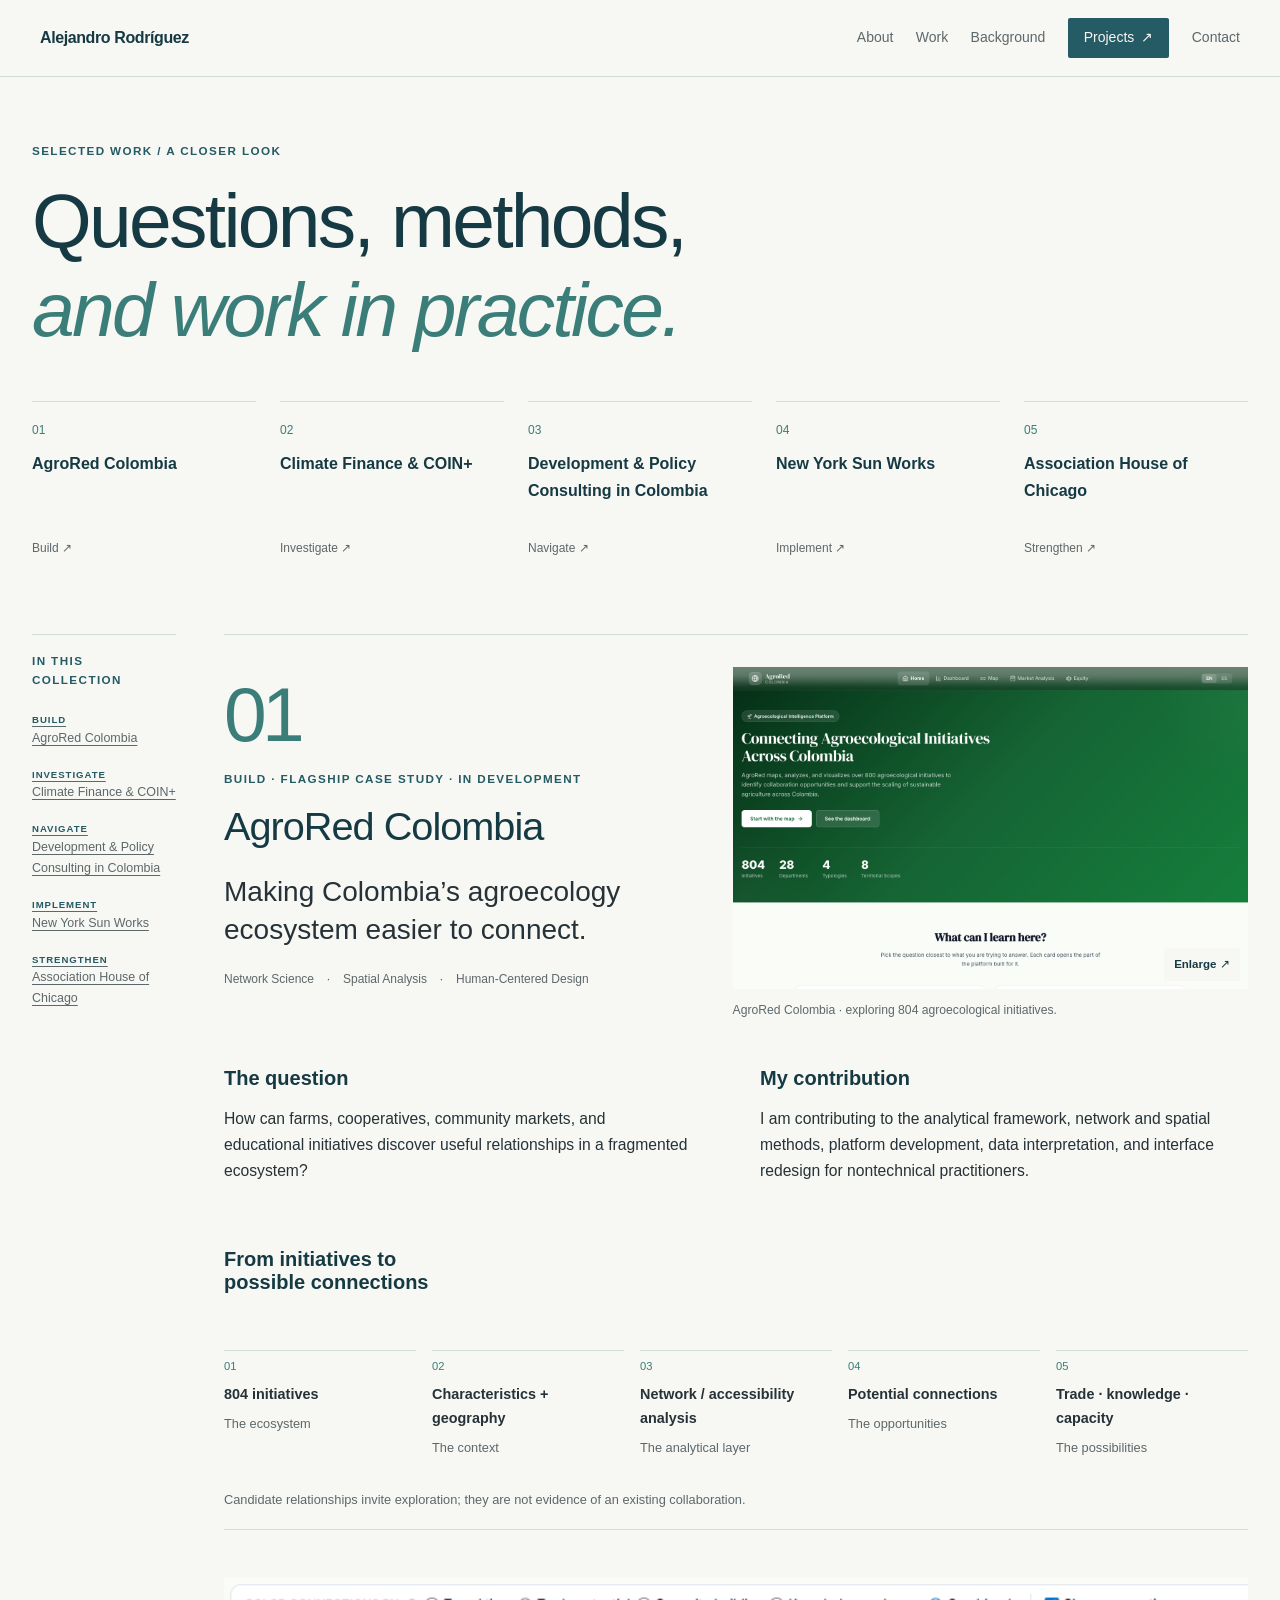
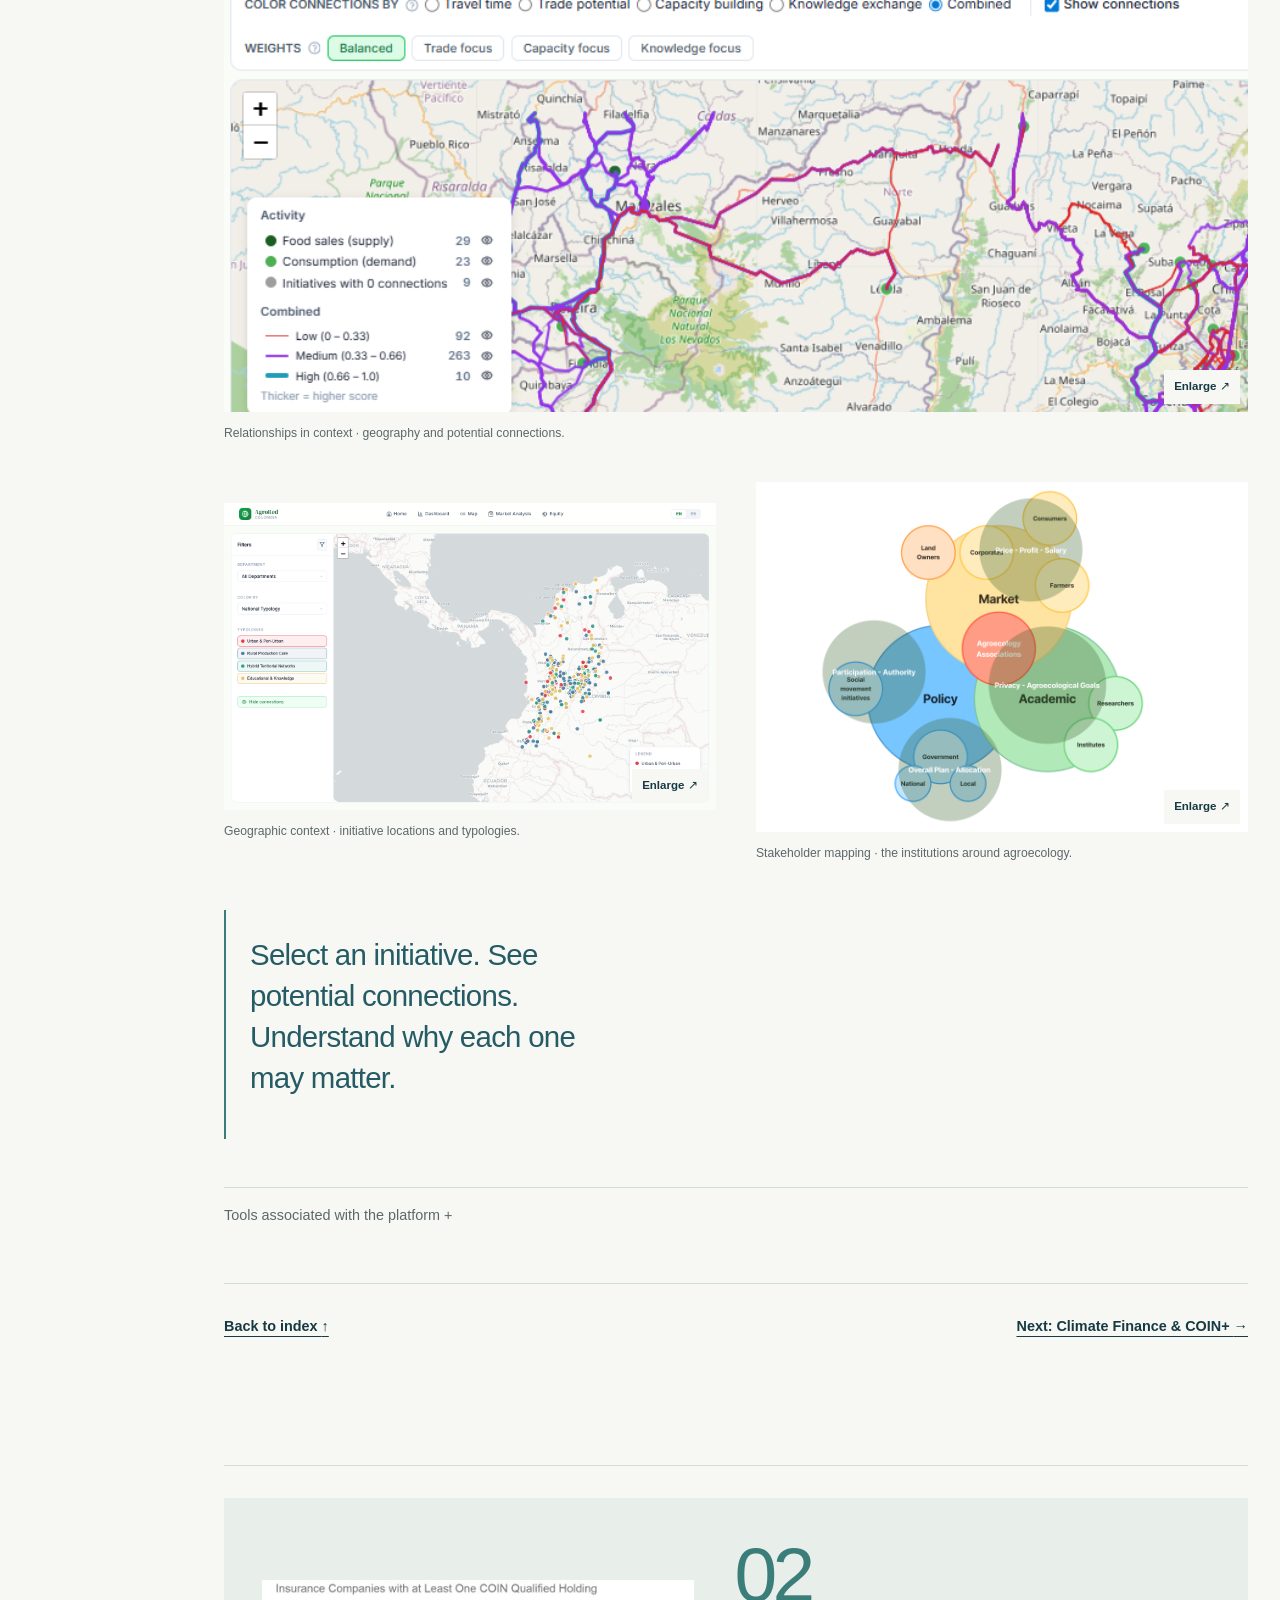
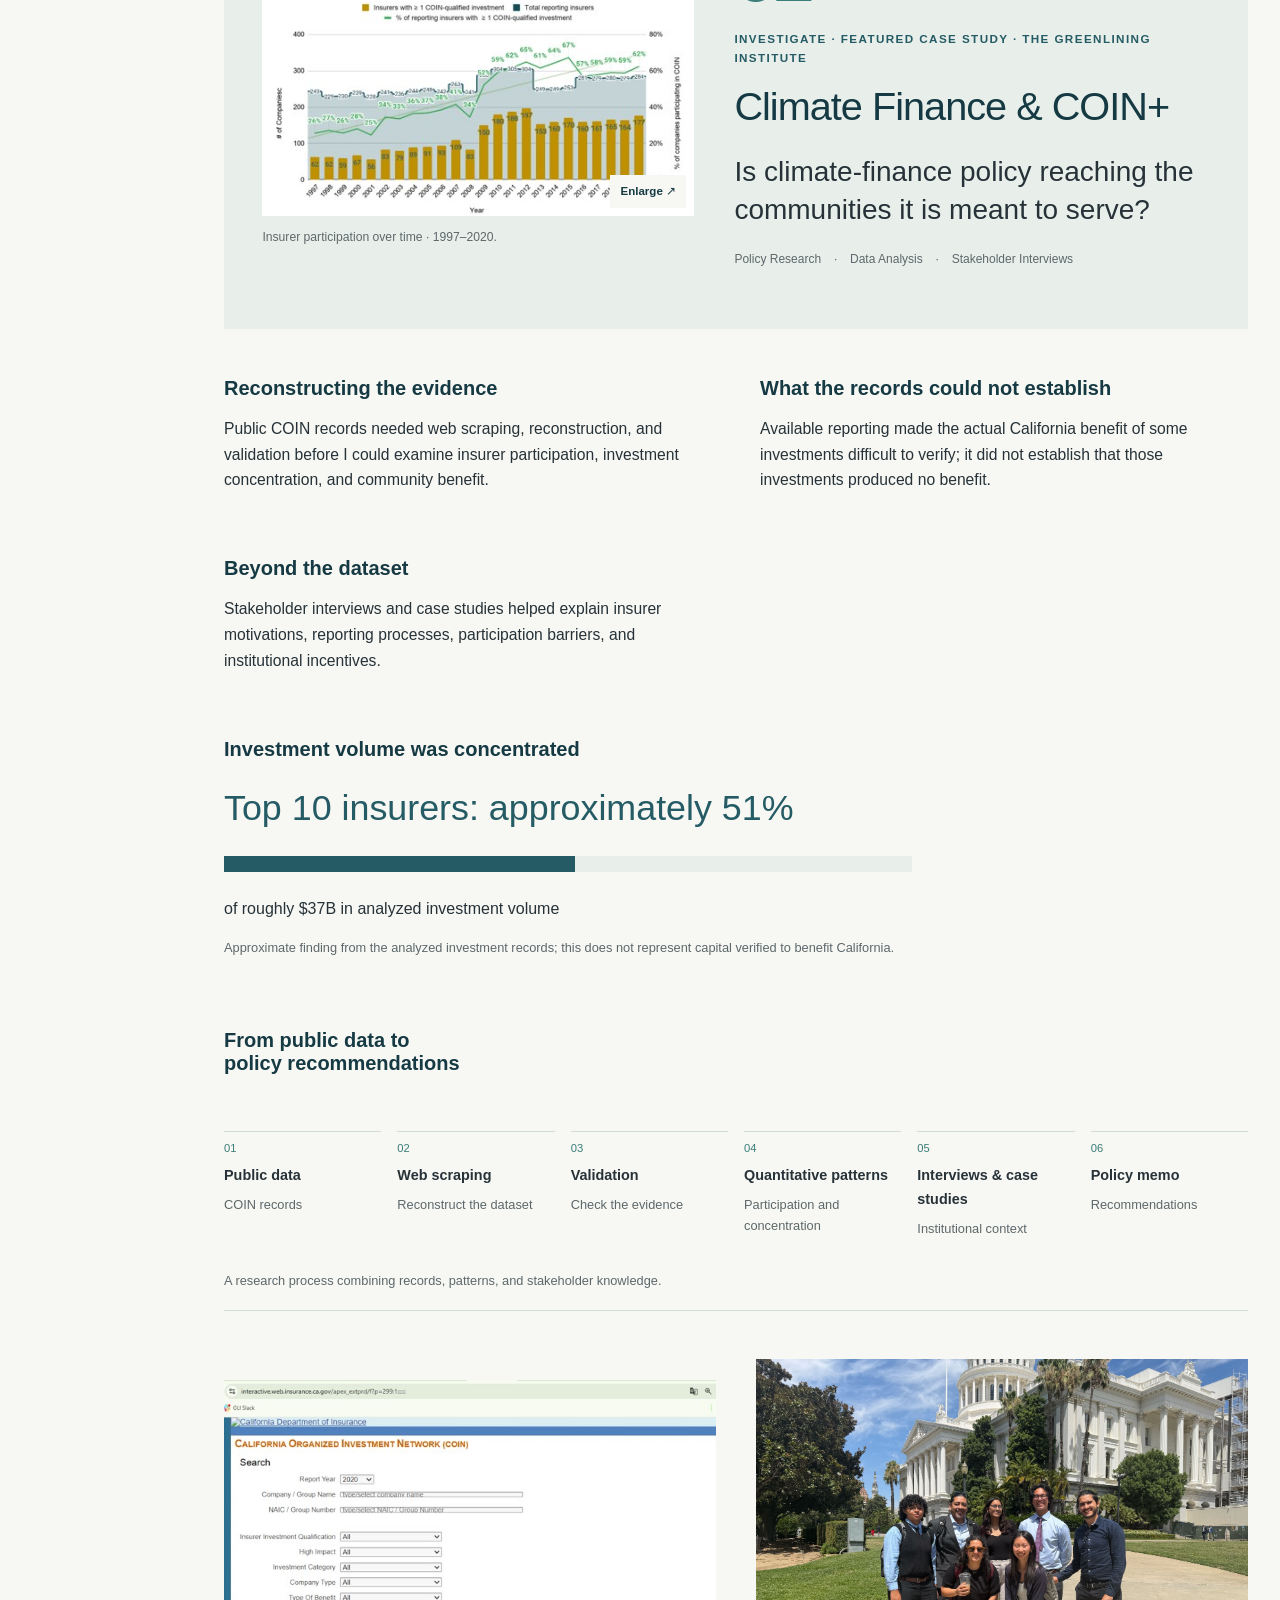
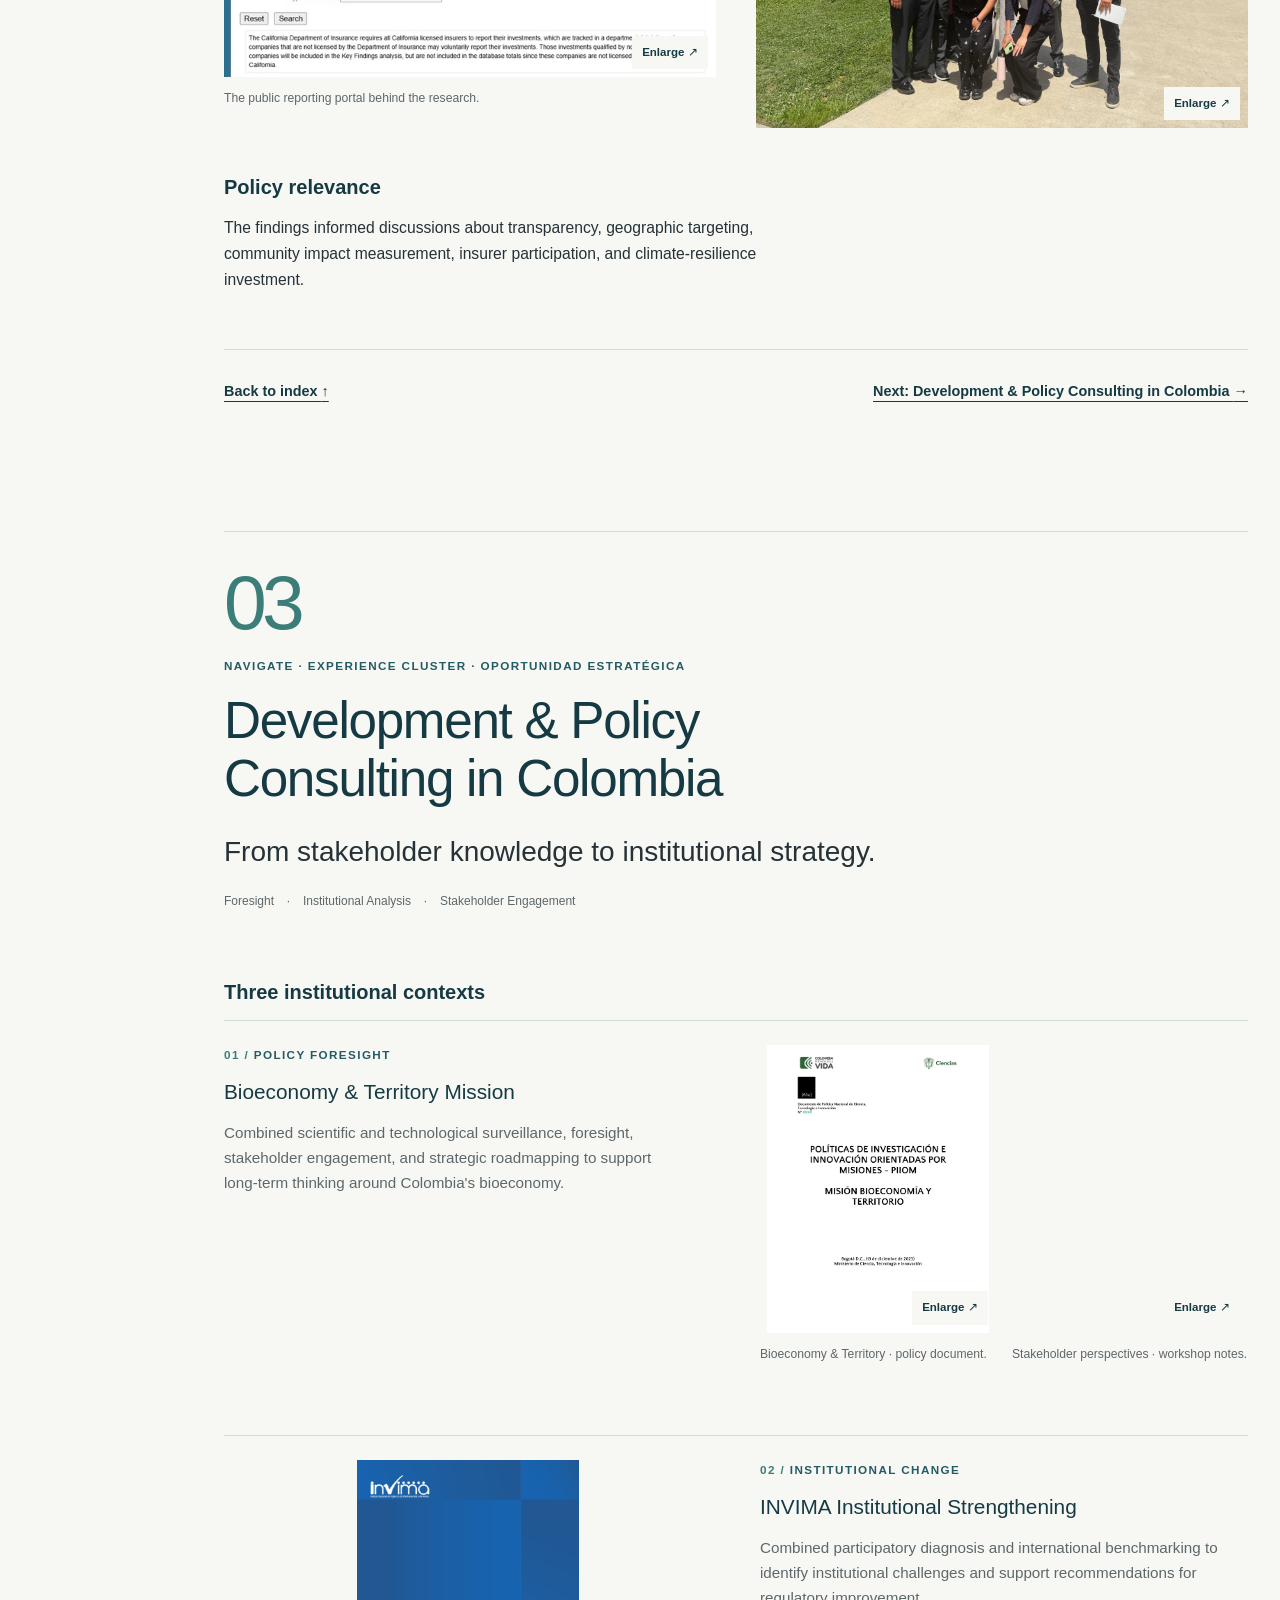
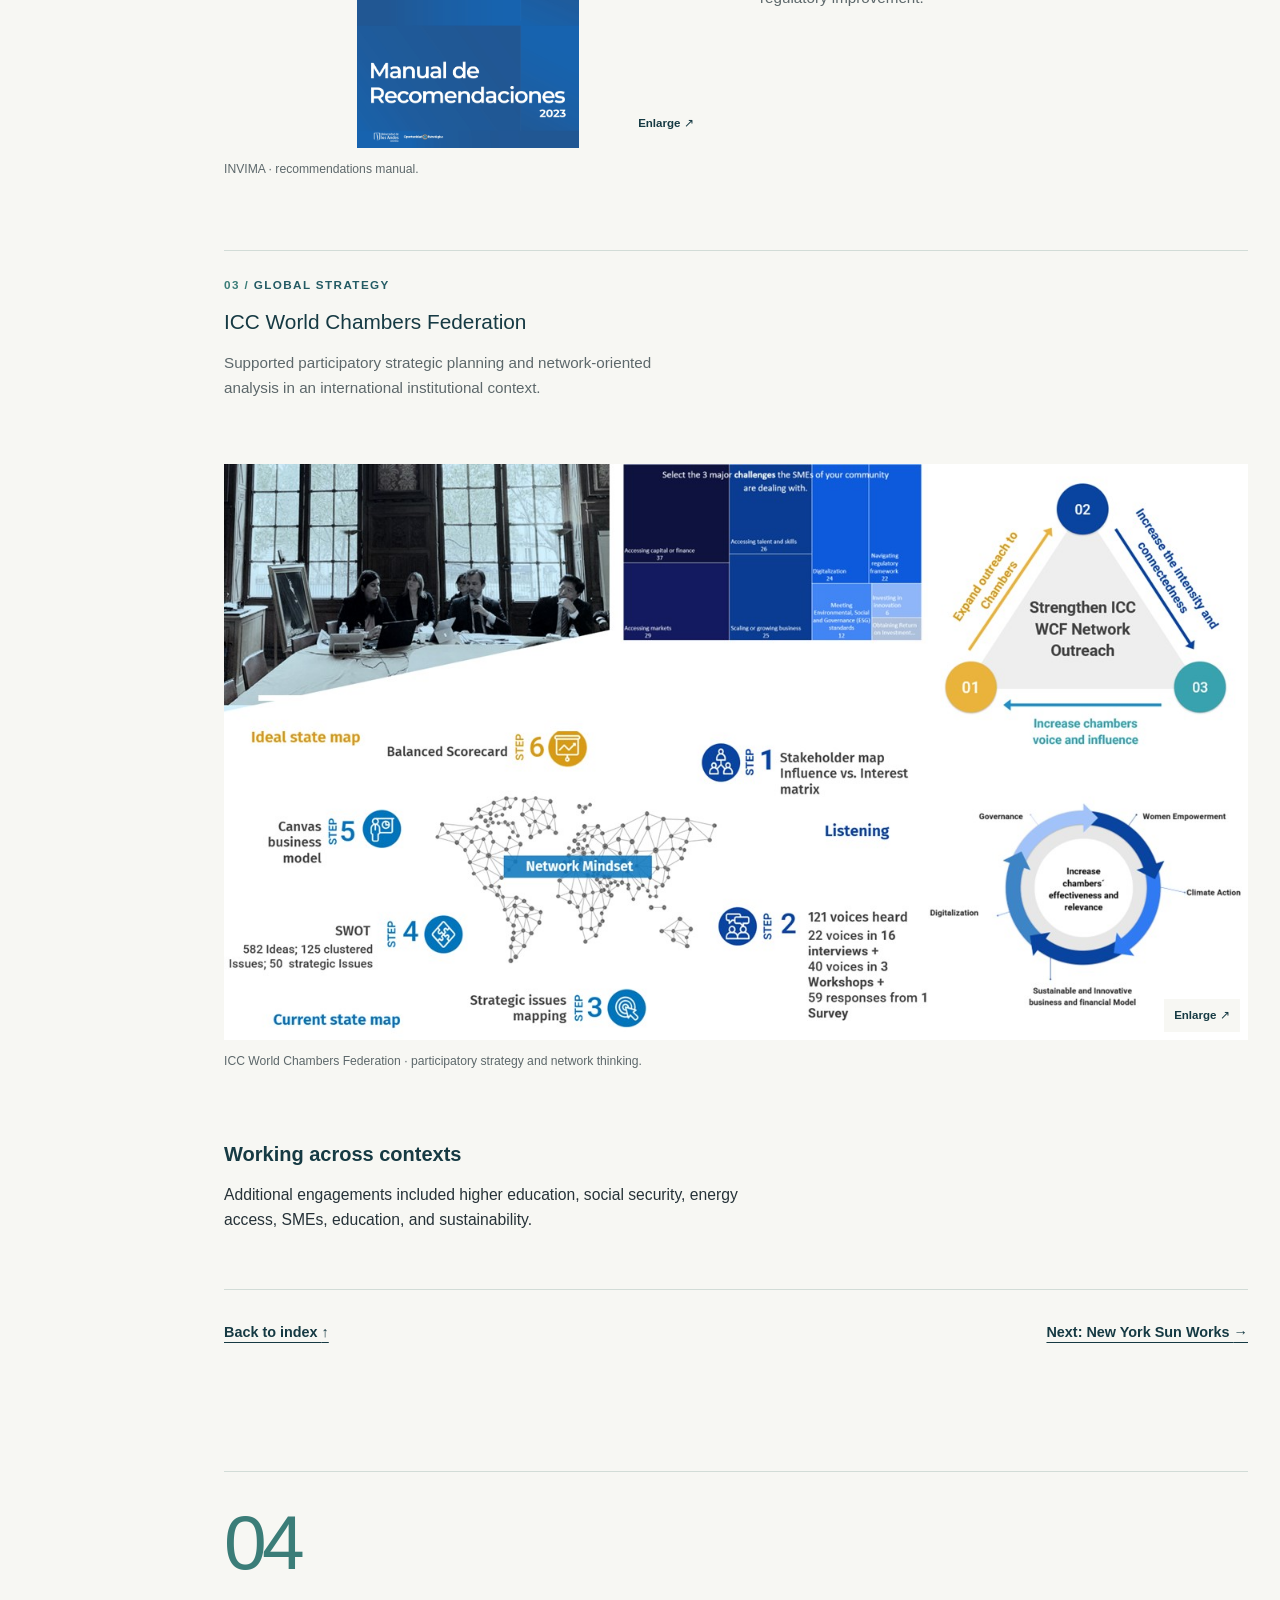
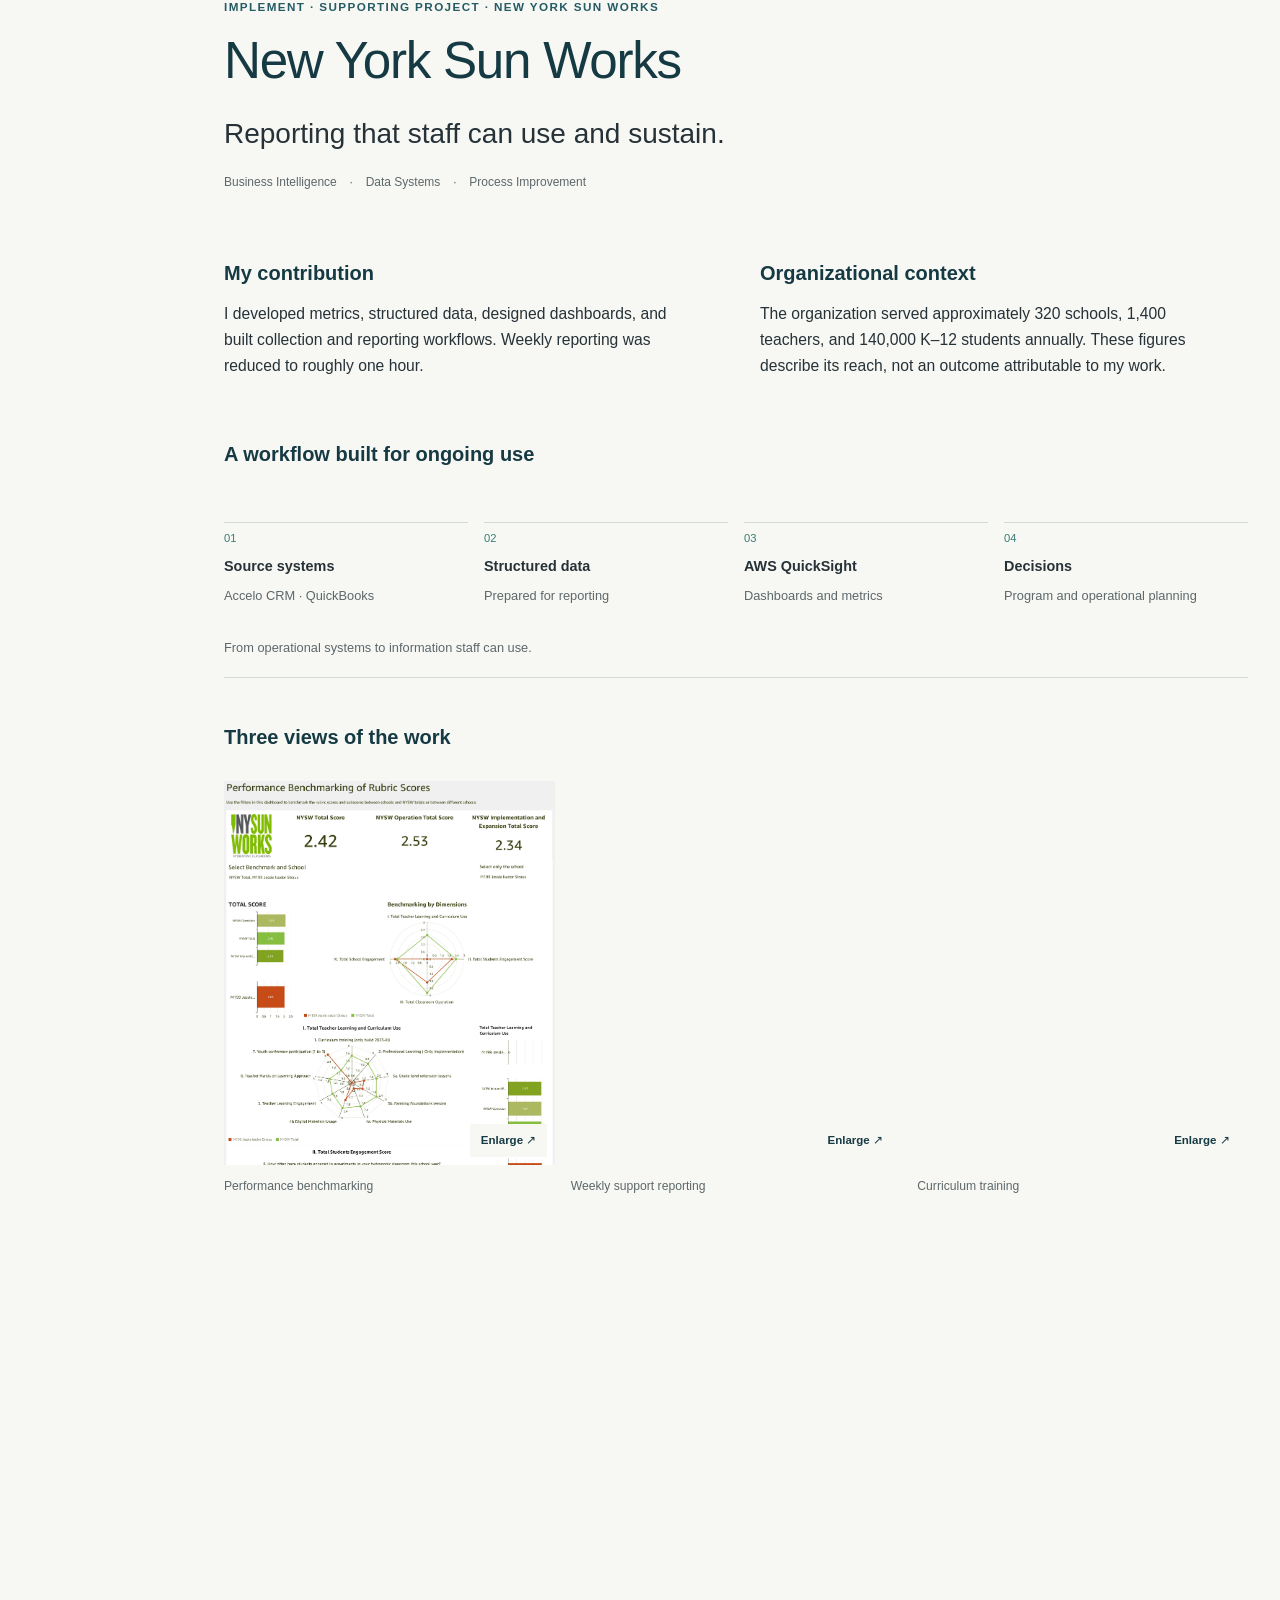
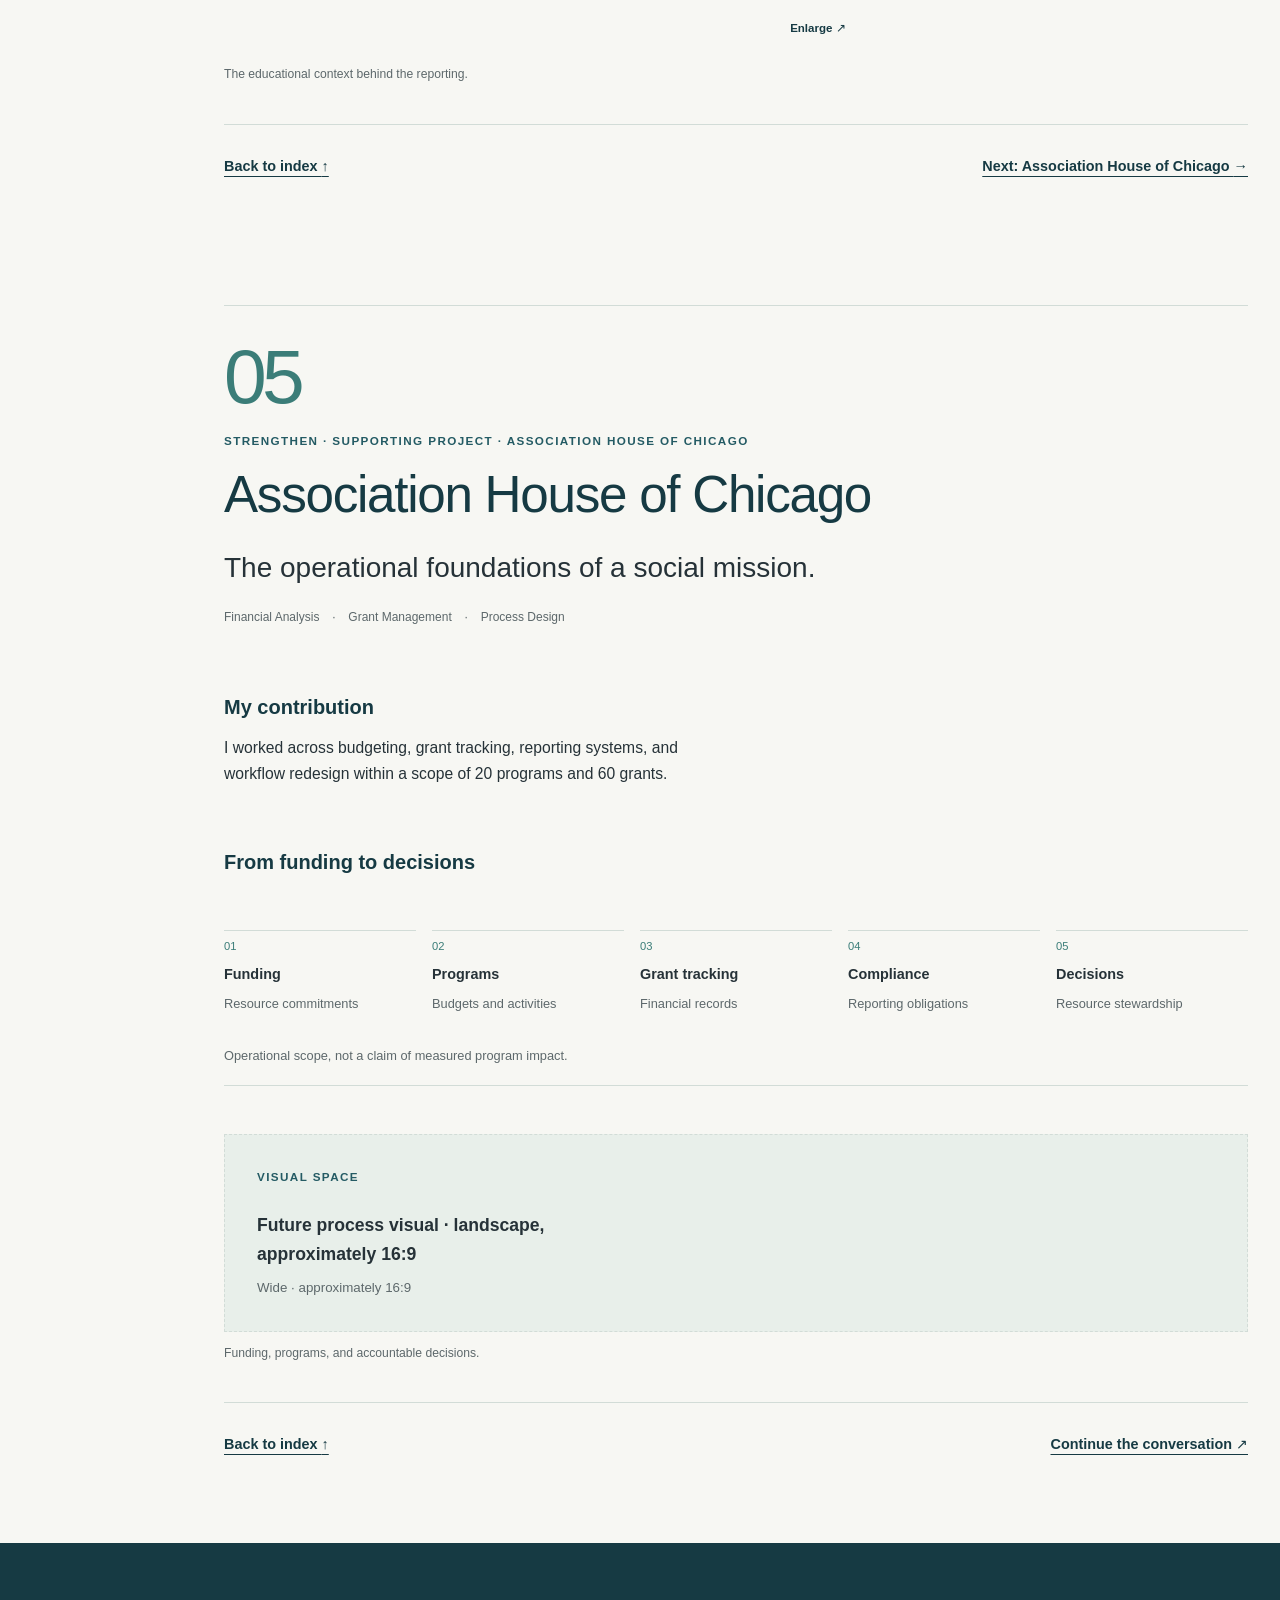
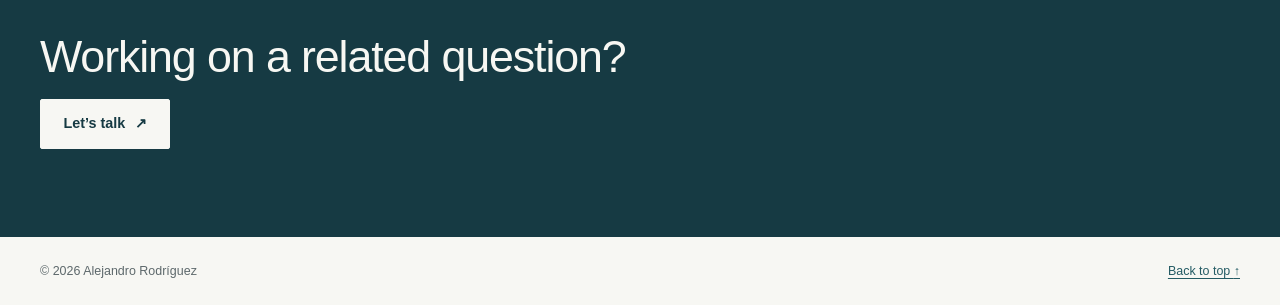
==== commit 2879b2ea: "Refine portfolio content, layout, and spacing and flower value" ====
--- a/projects.html
+++ b/projects.html
@@ -24,8 +24,8 @@
             <nav id="site-navigation" class="site-navigation" aria-label="Main navigation">
                 <ul class="nav-links">
                     <li><a href="index.html#about">About</a></li>
+                    <li><a href="index.html#work">Work</a></li>
                     <li><a href="index.html#background">Background</a></li>
-                    <li><a href="index.html#work">Work</a></li>
                     <li><a class="nav-projects" href="projects.html" aria-current="page">Projects <span aria-hidden="true">↗</span></a></li>
                     <li><a href="index.html#contact">Contact</a></li>
                 </ul>
--- a/css/layout.css
+++ b/css/layout.css
@@ -1,23 +1,23 @@
 /* Page composition. Mobile first; larger layouts are in responsive.css. */
 .container { width: min(100% - 2.5rem, 75rem); margin-inline: auto; }
-.section { padding-block: 4.5rem; }
+.section { padding-block: 3.75rem; }
 .hero { padding-block: 4.5rem 5rem; }
 .hero-copy { max-width: 66rem; }
 .hero-lead { max-width: 43rem; }
 .section-heading { display: flex; align-items: baseline; justify-content: space-between; flex-wrap: wrap; gap: 1rem; margin-bottom: 3rem; }
 .section-heading h2, .section-heading p { margin: 0; }
-.selected-grid { display: grid; gap: 5rem; }
+.selected-grid { display: grid; gap: 4.25rem; }
 .project-card { display: grid; gap: 1.5rem; min-width: 0; }
 .project-copy, .project-heading, .case-studies, .case-section, .about-copy { min-width: 0; }
 .project-copy { max-width: 60ch; }
-.about-layout, .community-story, .education-grid, .editorial-grid, .contact-grid, .case-layout, .case-grid, .media-gallery, .mini-case { display: grid; gap: 2.5rem; }
+.about-layout, .education-grid, .editorial-grid, .contact-grid, .case-layout, .case-grid, .media-gallery, .mini-case { display: grid; gap: 2.5rem; }
 .about-portrait { max-width: 31rem; }
 .about-copy .prose { max-width: 63ch; }
-.community-images { display: grid; grid-template-columns: repeat(2, minmax(0, 1fr)); gap: 1rem; align-items: start; }
-.community-story { padding-top: 2rem; }
-.education-statement { margin-block: 3.5rem; max-width: 66rem; }
+.community-images { display: grid; gap: 2.5rem; align-items: start; }
+.community-story { padding-block: 1rem 2rem; }
+.education-statement { margin-top: 2.5rem; max-width: none; }
 .education-grid { padding-block: 2rem 3.5rem; }
-.work-experience { margin-top: 5rem; }
+.work-experience { margin-top: 4.25rem; }
 .work-experience > header { display: flex; align-items: baseline; justify-content: space-between; flex-wrap: wrap; gap: 1rem; margin-bottom: 1rem; }
 .skills-grid { display: grid; gap: 1.5rem; align-items: start; }
 .form-row { display: grid; }
@@ -33,12 +33,12 @@
 .mini-media { display: flex; gap: 1rem; align-items: start; }
 .mini-media > figure { flex: 1; min-width: 0; }
 
-/* About introduces the person and field; community context introduces values. */
-.about-layout > .education-statement { grid-column: 1 / -1; margin-block: 1rem 0; }
-.background-group > .community-story { padding-block: 1rem 3rem; }
+/* Community context introduces values; research supports the methods below. */
 .background-group .education-grid { padding-bottom: 0; }
 .section-links { display: flex; flex-wrap: wrap; gap: 0.6rem 1.5rem; }
 .section-links a { font-size: 0.85rem; }
 .project-flagship .project-copy { align-self: center; }
 .case-opening { display: grid; gap: 2rem; }
 .case-footer { display: flex; justify-content: space-between; align-items: baseline; flex-wrap: wrap; gap: 1rem 2rem; }
+.research-section { padding-block: 1rem 2rem; }
+.research-list { display: grid; gap: 1.75rem 3rem; }
--- a/css/components.css
+++ b/css/components.css
@@ -1,6 +1,6 @@
 /* Editorial type and understated controls. Navigation and form styles follow. */
 .eyebrow { margin-bottom: 1rem; font-size: 0.73rem; font-weight: 600; letter-spacing: 0.12em; text-transform: uppercase; color: var(--color-primary); }
-.hero h1 { margin-block: 1.75rem 2rem; font-weight: 500; line-height: 1.04; max-width: 19ch; }
+.hero h1 { margin-block: 1.75rem 2rem; font-weight: 500; line-height: 1.04; max-width: 24ch; }
 .hero h1 em, .page-intro em { color: var(--color-accent); font-weight: 400; }
 .hero h1 em { display: block; }
 .hero-lead { font-size: clamp(1.05rem, 1.6vw, 1.25rem); line-height: 1.65; margin-bottom: 2rem; }
@@ -45,7 +45,6 @@
 .portrait img { width: 100%; aspect-ratio: 3 / 4; object-fit: cover; object-position: center 58%; }
 .project-sun-works .media-frame { max-height: 25rem; overflow: hidden; }
 .project-sun-works .media-frame img { width: 100%; }
-.community-images .media-frame img { width: 100%; max-height: 22rem; object-fit: contain; }
 .context-photo { max-width: 40rem; margin-top: 3rem; }
 .case-lead-image { margin-block: 2rem 3rem; }
 .case-greenlining .case-lead-image { max-width: 38rem; }
@@ -59,8 +58,8 @@
 .about-section { background: #eef1ec; }
 .about-copy h2 { margin-bottom: 2rem; }
 .prose > p { margin-bottom: 1.4rem; }
-.community-story > p { font-size: 1.2rem; line-height: 1.5; max-width: 30ch; color: var(--color-primary-dark); }
-.definition { font-size: clamp(1.4rem, 2.7vw, 2.25rem); line-height: 1.4; letter-spacing: -0.025em; color: var(--color-primary-dark); }
+.definition { font-size: clamp(1.1rem, 1.5vw, 1.25rem); line-height: 1.65; color: var(--color-text-muted); }
+.education-statement .eyebrow { margin-bottom: 0.5rem; }
 .education-grid article { padding-top: 1.5rem; border-top: 1px solid var(--color-border); }
 .education-grid h3 { font-size: 1.2rem; font-weight: 550; }
 .education-grid p { margin-bottom: 0.4rem; font-size: 0.96rem; }
@@ -71,22 +70,11 @@
 .experience-list p { margin: 0; font-size: 0.9rem; color: var(--color-text-muted); }
 .experience-list a { font-size: 0.8rem; }
 
-/* Values: open lines of type, with native disclosures instead of hover-only text. */
+/* Values are SVG buttons; methods are always visible. */
 .principles-section { padding-top: 2rem; }
-.principles-list { list-style: none; padding: 0; margin: 0; }
-.principles-list li { margin: 0; }
-.principle { border-top: 1px solid var(--color-border); }
-.principle summary { display: grid; grid-template-columns: 1fr 1rem; align-items: baseline; gap: 1rem; padding-block: 1.6rem; }
-.principle summary::after, .skill-group summary::after { content: "+"; color: var(--color-accent); font-size: 1.25rem; font-weight: 400; }
-.principle[open] summary::after, .skill-group[open] summary::after { content: "−"; }
-.principle summary h3 { display: grid; grid-template-columns: 1.5rem 1fr; align-items: baseline; gap: 1rem; margin: 0; font-size: clamp(1.1rem, 1.8vw, 1.5rem); letter-spacing: -0.025em; }
-.item-number { color: var(--color-text-muted); font-size: 0.7rem; }
-.principle > p { margin: 0 2rem 1.5rem 2.5rem; color: var(--color-text-muted); max-width: 53ch; }
-.principle summary:hover h3, .skill-group summary:hover h3 { color: var(--color-accent); }
 .skills-section { padding-top: 2rem; }
-.skill-group { border-top: 1px solid var(--color-primary); }
-.skill-group summary { display: flex; justify-content: space-between; align-items: baseline; gap: 1rem; padding-block: 1.3rem; }
-.skill-group h3 { font-size: 1.1rem; margin: 0; }
+.skill-group { border-top: 1px solid var(--color-primary); padding-top: 1.3rem; }
+.skill-group h3 { font-size: 1.1rem; margin-bottom: 1rem; }
 .skill-group ul { list-style: none; margin: 0 0 1.3rem; padding: 0; }
 .skill-group li { font-size: 0.9rem; color: var(--color-text-muted); margin-top: 0.35rem; }
 
@@ -387,3 +375,45 @@
 .mini-case { counter-increment: mini-case; }
 .mini-case .eyebrow::before { content: counter(mini-case, decimal-leading-zero) " / "; color: var(--color-accent); }
 .case-footer { padding-top: 1.5rem; border-top: 1px solid var(--color-border); }
+
+/* Formative photographs: HTML subtitles over the images, quotes in captions. */
+#community-title { font-size: clamp(1.2rem, 1.7vw, 1.5rem); line-height: 1.5; max-width: none; margin-bottom: 2rem; letter-spacing: -0.01em; }
+.community-figure .media-frame img { width: 100%; height: clamp(21rem, 33vw, 28rem); object-fit: cover; object-position: center 45%; }
+.community-figure:nth-child(2) { max-width: 20rem; }
+.community-figure:nth-child(2) .media-frame img { height: auto; object-fit: contain; }
+.community-overlay { position: absolute; left: 1rem; bottom: 1rem; max-width: calc(100% - 2rem); padding: 0.65rem 1rem; background: var(--color-primary-dark); color: var(--color-on-dark); pointer-events: none; }
+.community-overlay h3 { color: inherit; font-size: 1.15rem; margin: 0; }
+.community-figure .zoom-hint { top: 0.5rem; bottom: auto; }
+.community-figure figcaption { margin-top: 1rem; font-size: 1rem; max-width: 40ch; }
+.community-figure blockquote p { margin: 0; font-family: Georgia, "Times New Roman", serif; font-size: clamp(1.25rem, 1.8vw, 1.65rem); line-height: 1.45; font-style: italic; color: var(--color-primary); }
+.community-figure.is-missing .community-overlay { position: static; display: inline-block; margin-top: 1rem; }
+
+/* An orchid in the existing palette, without a surrounding card. */
+.orchid-values-wrap { width: 100%; max-width: 44rem; margin-inline: auto; min-width: 0; }
+.orchid-values { display: block; width: 100%; height: auto; overflow: visible; }
+.orchid-petal { cursor: pointer; }
+.orchid-petal path { fill: var(--color-sage); stroke: var(--color-accent); stroke-width: 1.5; stroke-linejoin: round; transition: fill 150ms ease; }
+.orchid-petal:nth-of-type(even) path { fill: var(--color-background); }
+.orchid-petal text { fill: var(--color-primary-dark); font-family: var(--font-body); font-size: 27px; font-weight: 550; pointer-events: none; }
+.orchid-petal:hover path, .orchid-petal[aria-expanded="true"] path { fill: var(--color-primary-dark); }
+.orchid-petal:hover text, .orchid-petal[aria-expanded="true"] text { fill: var(--color-on-dark); }
+.orchid-petal:focus-visible { outline: none; }
+.orchid-petal:focus-visible path { stroke: var(--color-primary-dark); stroke-width: 5; stroke-dasharray: 8 4; }
+.orchid-core { pointer-events: none; }
+.orchid-core path { fill: var(--color-background); stroke: var(--color-accent); stroke-width: 2; }
+.orchid-core .orchid-lip { fill: var(--color-warm-accent); stroke: var(--color-primary); }
+.orchid-core .orchid-vein { fill: none; stroke: var(--color-primary); stroke-linecap: round; stroke-width: 3; }
+.orchid-popup { width: min(26rem, calc(100% - 2rem)); max-height: calc(100dvh - 2rem); overflow: auto; border: 1px solid var(--color-accent); padding: 1.5rem; background: var(--color-background); color: var(--color-text); }
+.orchid-popup::backdrop { background: rgb(22 58 67 / 28%); }
+.orchid-close { display: block; margin: 0 0 1.25rem auto; padding: 0.45rem 0.7rem; min-height: 44px; border: 1px solid var(--color-border); background: transparent; color: var(--color-primary-dark); }
+.orchid-popup h3 { font-size: 1.4rem; line-height: 1.3; }
+.orchid-popup p { margin: 0; }
+body.orchid-dialog-open { overflow: hidden; }
+.values-print { display: none; }
+.values-fallback { display: block; padding-left: 1.25rem; }
+.research-heading h2 { font-size: 1.5rem; }
+.research-heading .eyebrow { margin-bottom: 0.5rem; }
+.research-heading { margin-bottom: 1.5rem; }
+.research-list article { padding-top: 1rem; border-top: 1px solid var(--color-border); }
+.research-list h3 { font-size: 1.05rem; margin-bottom: 0.65rem; }
+.research-list p { font-size: 0.95rem; color: var(--color-text-muted); max-width: 60ch; margin: 0; }
--- a/css/responsive.css
+++ b/css/responsive.css
@@ -10,13 +10,13 @@
 }
 @media (min-width: 721px) {
     .container { width: min(100% - 4rem, 75rem); }
-    .section { padding-block: 6.5rem; }
+    .section { padding-block: 5.5rem; }
     .hero { padding-block: 6rem 7rem; }
     .nav-shell { flex-wrap: nowrap; min-height: 76px; }
     .menu-button { display: none; }
     .site-navigation { width: auto; }
     .nav-links { justify-content: end; gap: 1.4rem; }
-    .selected-grid { gap: 7rem; }
+    .selected-grid { gap: 6rem; }
     .project-card { grid-template-columns: repeat(12, minmax(0, 1fr)); gap: 2rem; }
     .project-flagship .project-heading { grid-column: 1 / 10; grid-row: 1; }
     .project-flagship .project-metric { grid-column: 10 / -1; grid-row: 1; align-self: end; border-left: 1px solid var(--color-accent); padding-left: 1.5rem; }
@@ -31,13 +31,13 @@
     .about-layout { grid-template-columns: minmax(0, 0.8fr) minmax(0, 1.2fr); gap: 4rem; align-items: start; }
     .about-layout.without-media { grid-template-columns: 1fr; }
     .about-layout.without-media .about-portrait { display: none; }
-    .community-story { grid-column: 1 / -1; grid-template-columns: minmax(0, 1fr) minmax(0, 1.5fr); align-items: center; gap: 4rem; }
-    .community-images { gap: 2rem; }
+    .community-images { grid-template-columns: minmax(0, 1.15fr) minmax(0, 1fr); gap: 3rem; }
     .community-images figure:nth-child(2) { margin-top: 3rem; }
     .education-grid { grid-template-columns: repeat(2, minmax(0, 1fr)); gap: 4rem; }
     .experience-list li { grid-template-columns: minmax(0, 1.2fr) minmax(0, 1fr) auto; align-items: center; gap: 1.5rem; }
     .editorial-grid { grid-template-columns: minmax(0, 0.8fr) minmax(0, 1.2fr); gap: 4rem; }
     .skills-grid { grid-template-columns: repeat(2, minmax(0, 1fr)); gap: 2rem; }
+    .research-list { grid-template-columns: repeat(2, minmax(0, 1fr)); }
     .contact-grid { grid-template-columns: minmax(0, 1fr) minmax(0, 1.2fr); gap: 4rem; }
     .form-row { grid-template-columns: repeat(2, minmax(0, 1fr)); gap: 1rem; }
     .case-grid { grid-template-columns: repeat(2, minmax(0, 1fr)); gap: 3rem; }
@@ -67,7 +67,7 @@
     .project-directory .directory-verb { margin-top: auto; }
     .case-sun-works .case-header, .case-association-house .case-header, .case-consulting .case-header { max-width: 54rem; }
     .case-study + .case-study { margin-top: 7.5rem; }
-    .work-experience { margin-top: 6.5rem; }
+    .work-experience { margin-top: 5.5rem; }
 }
 @media (min-width: 900px) {
     .case-opening.has-lead-image { grid-template-columns: minmax(0, 1fr) minmax(0, 1.1fr); gap: 2.5rem; align-items: center; }
@@ -79,6 +79,7 @@
     .mini-case:nth-child(2) .mini-media { order: 1; }
 }
 @media (max-width: 720px) {
+    .orchid-petal text { font-size: 31px; }
     .navigation-ready .nav-links .nav-projects { padding-inline: 1rem; width: fit-content; }
     .experience-list li { gap: 0.8rem; }
     .experience-list li > p, .experience-list li > .text-link { margin-left: 6.7rem; }
@@ -92,6 +93,9 @@
     *, *::before, *::after { animation: none !important; transition: none !important; }
 }
 @media print {
+    .orchid-values, .orchid-popup, #values-hint { display: none !important; }
+    .values-print { display: block; padding-left: 1rem; }
+    .community-figure .media-frame img { height: auto; }
     .site-header, .menu-button, .skip-link, .contact-form, .case-index, .zoom-hint, .media-dialog { display: none !important; }
     .container { width: 100%; }
     .section, .hero, .page-intro { padding-block: 1.5rem; }
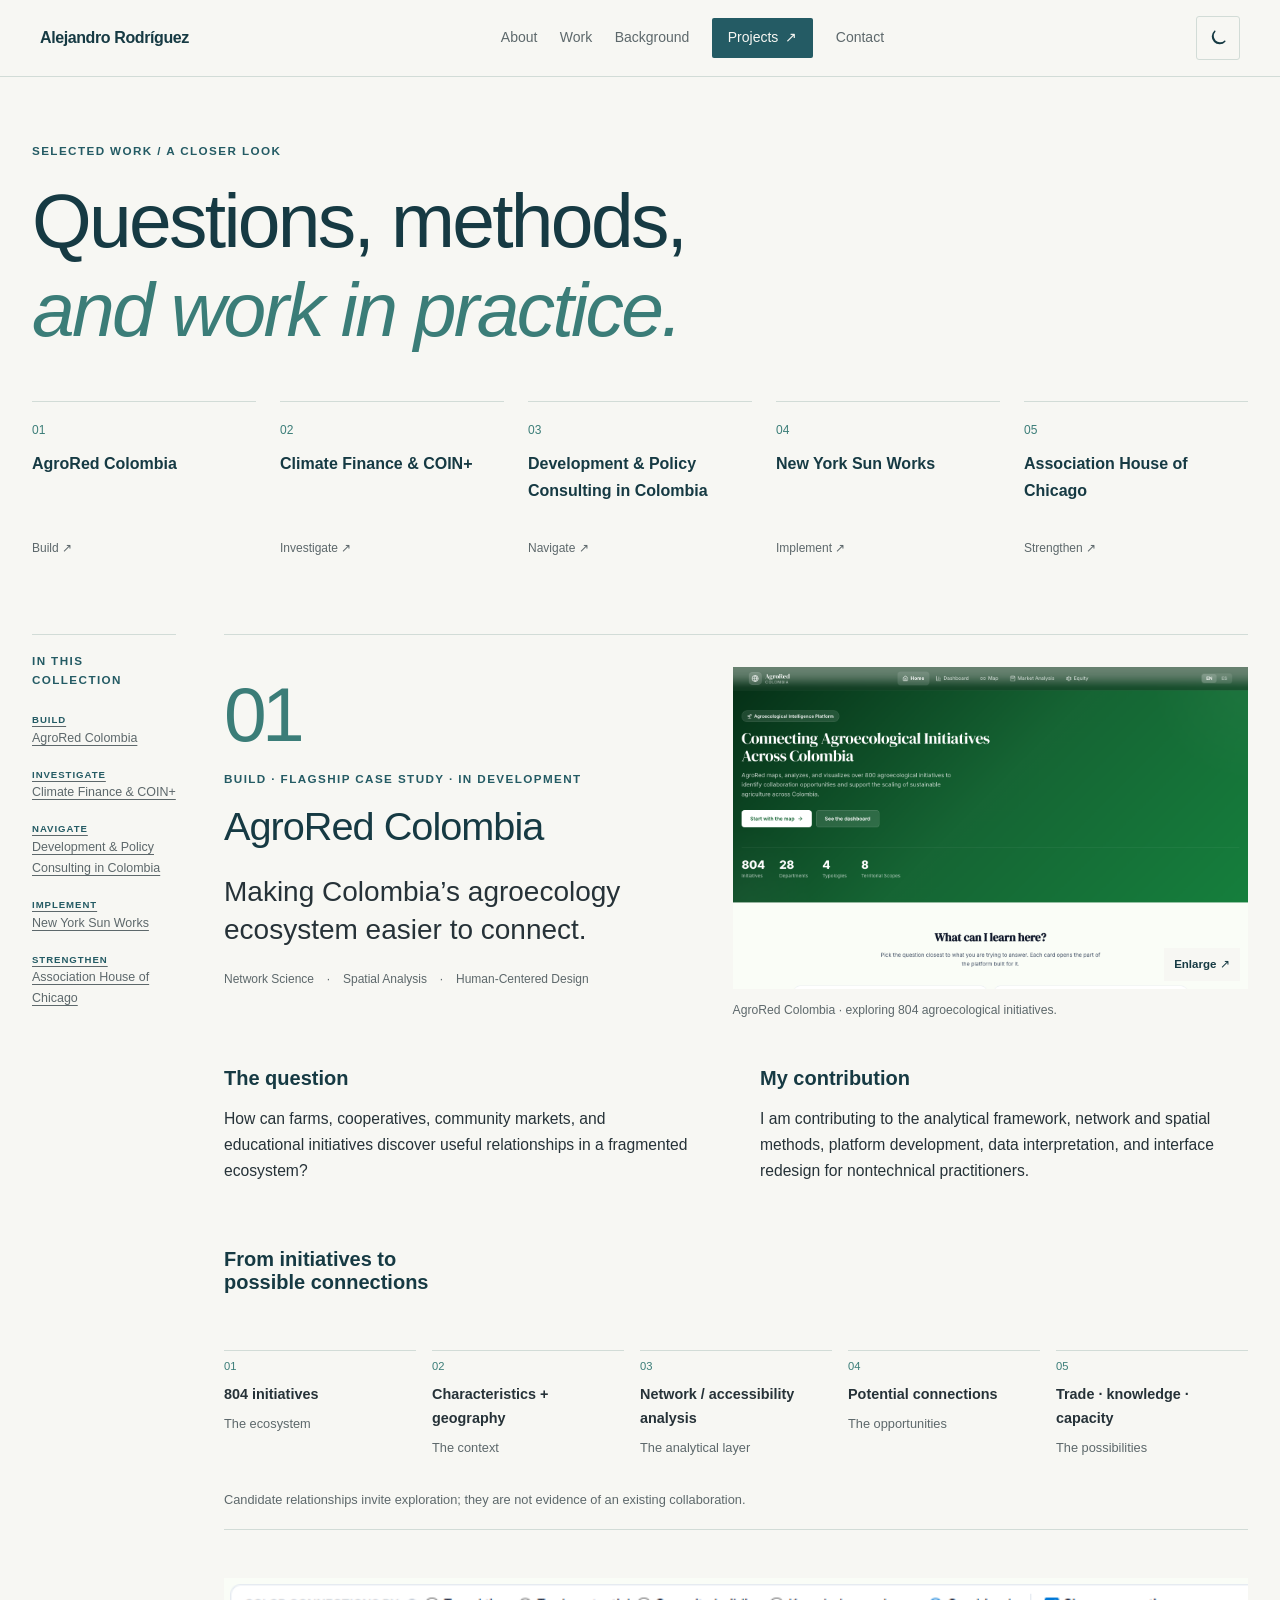
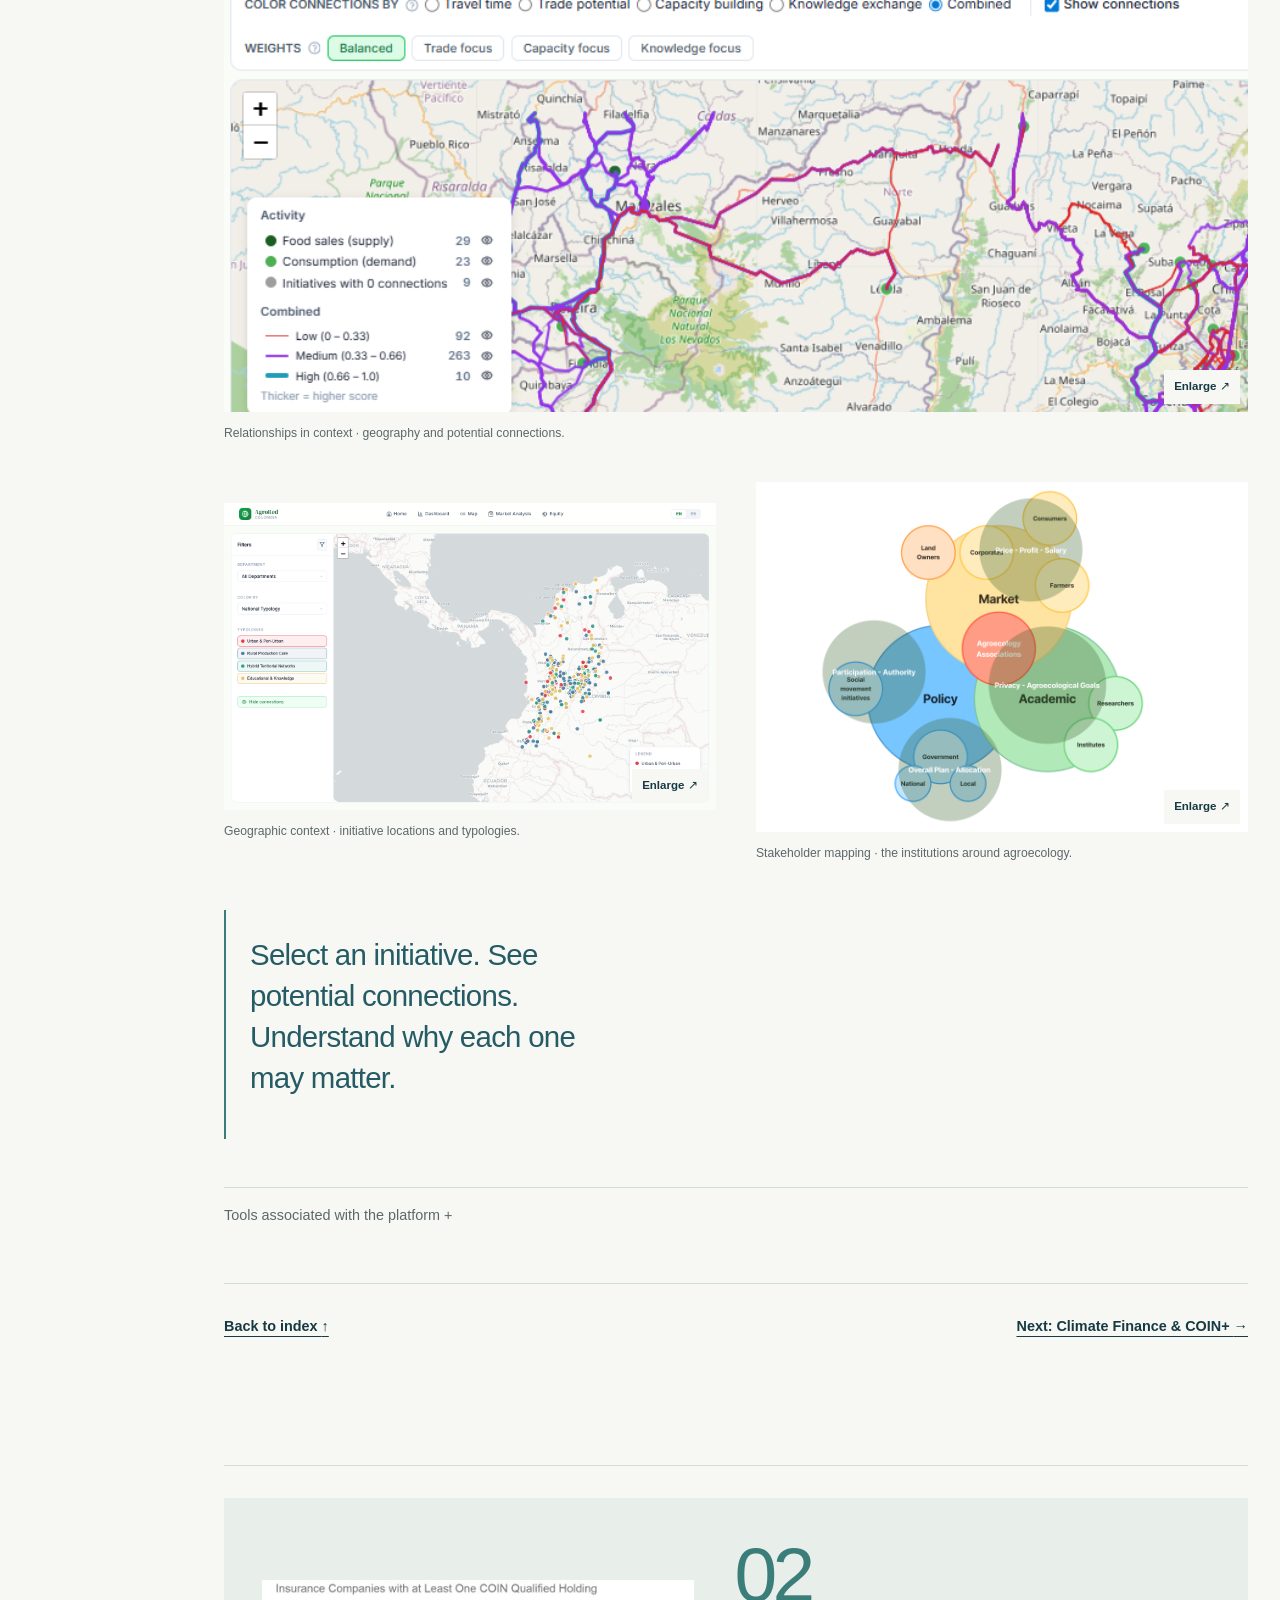
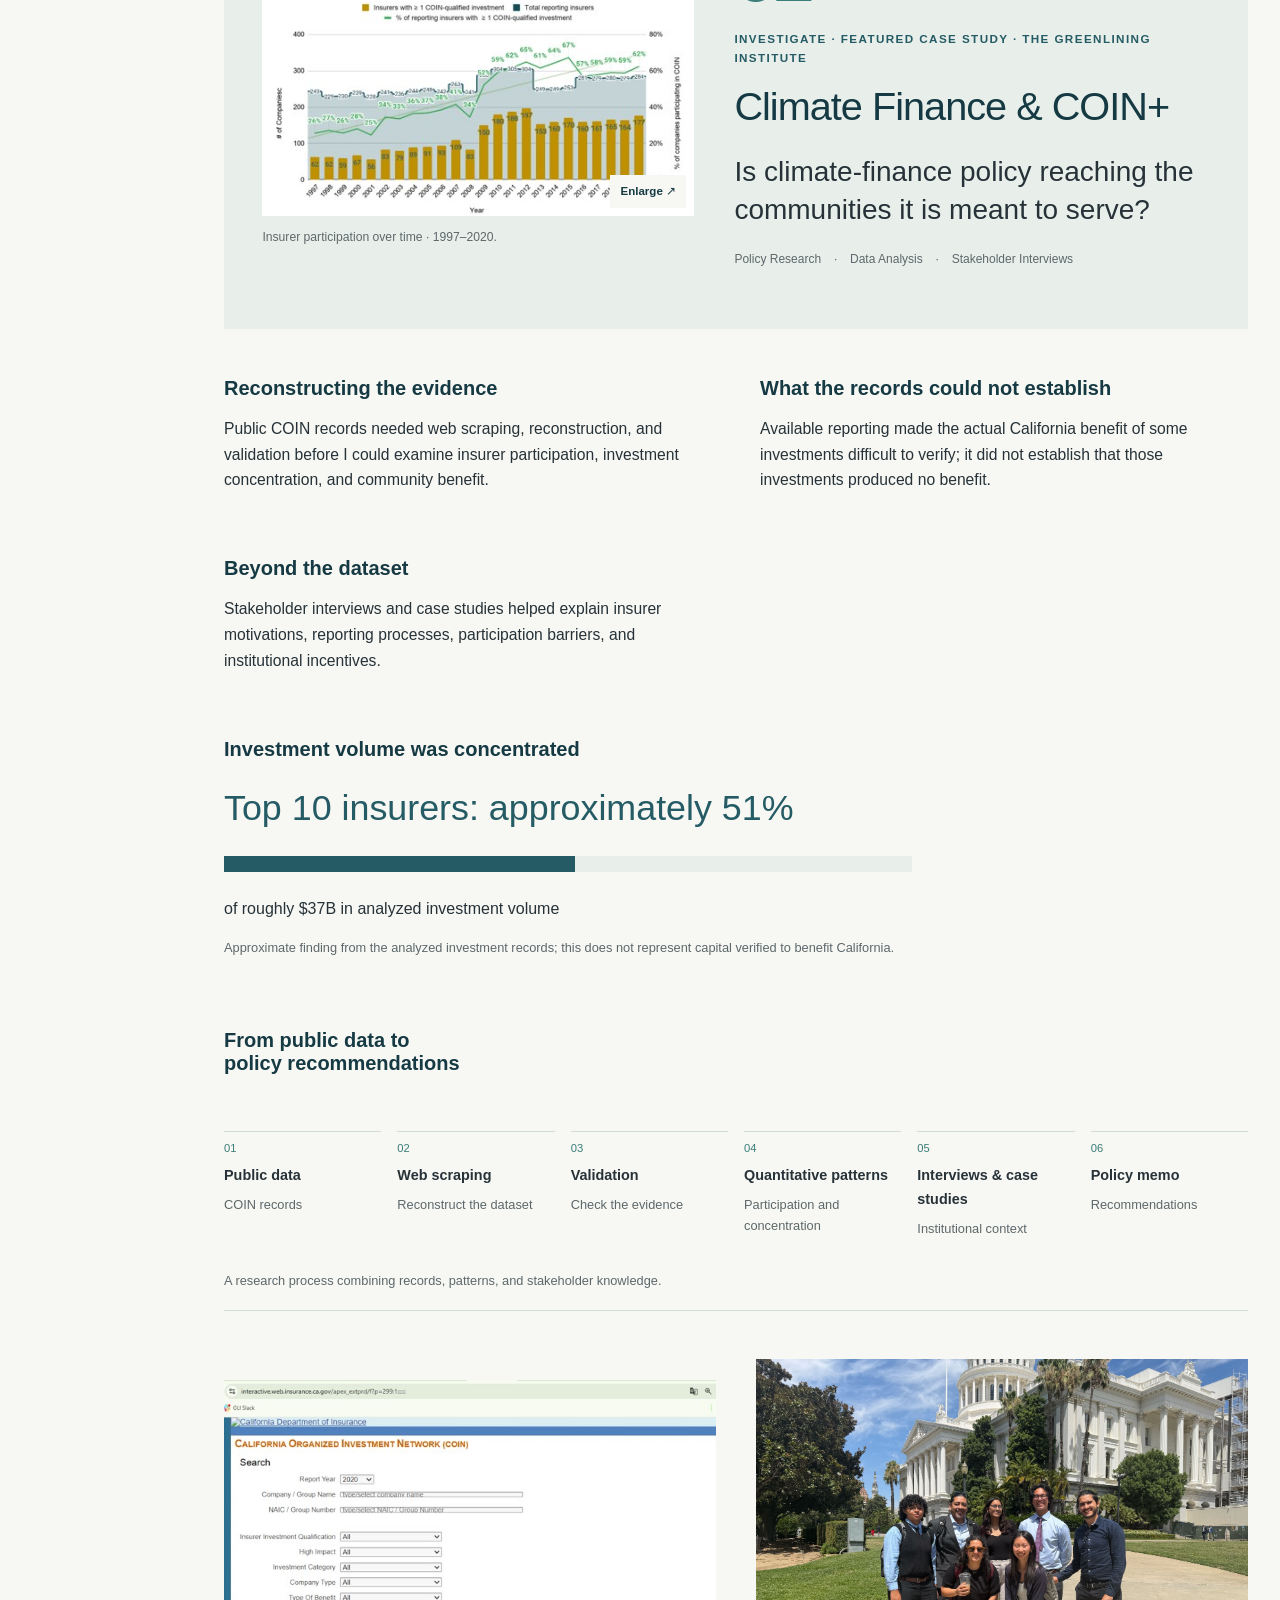
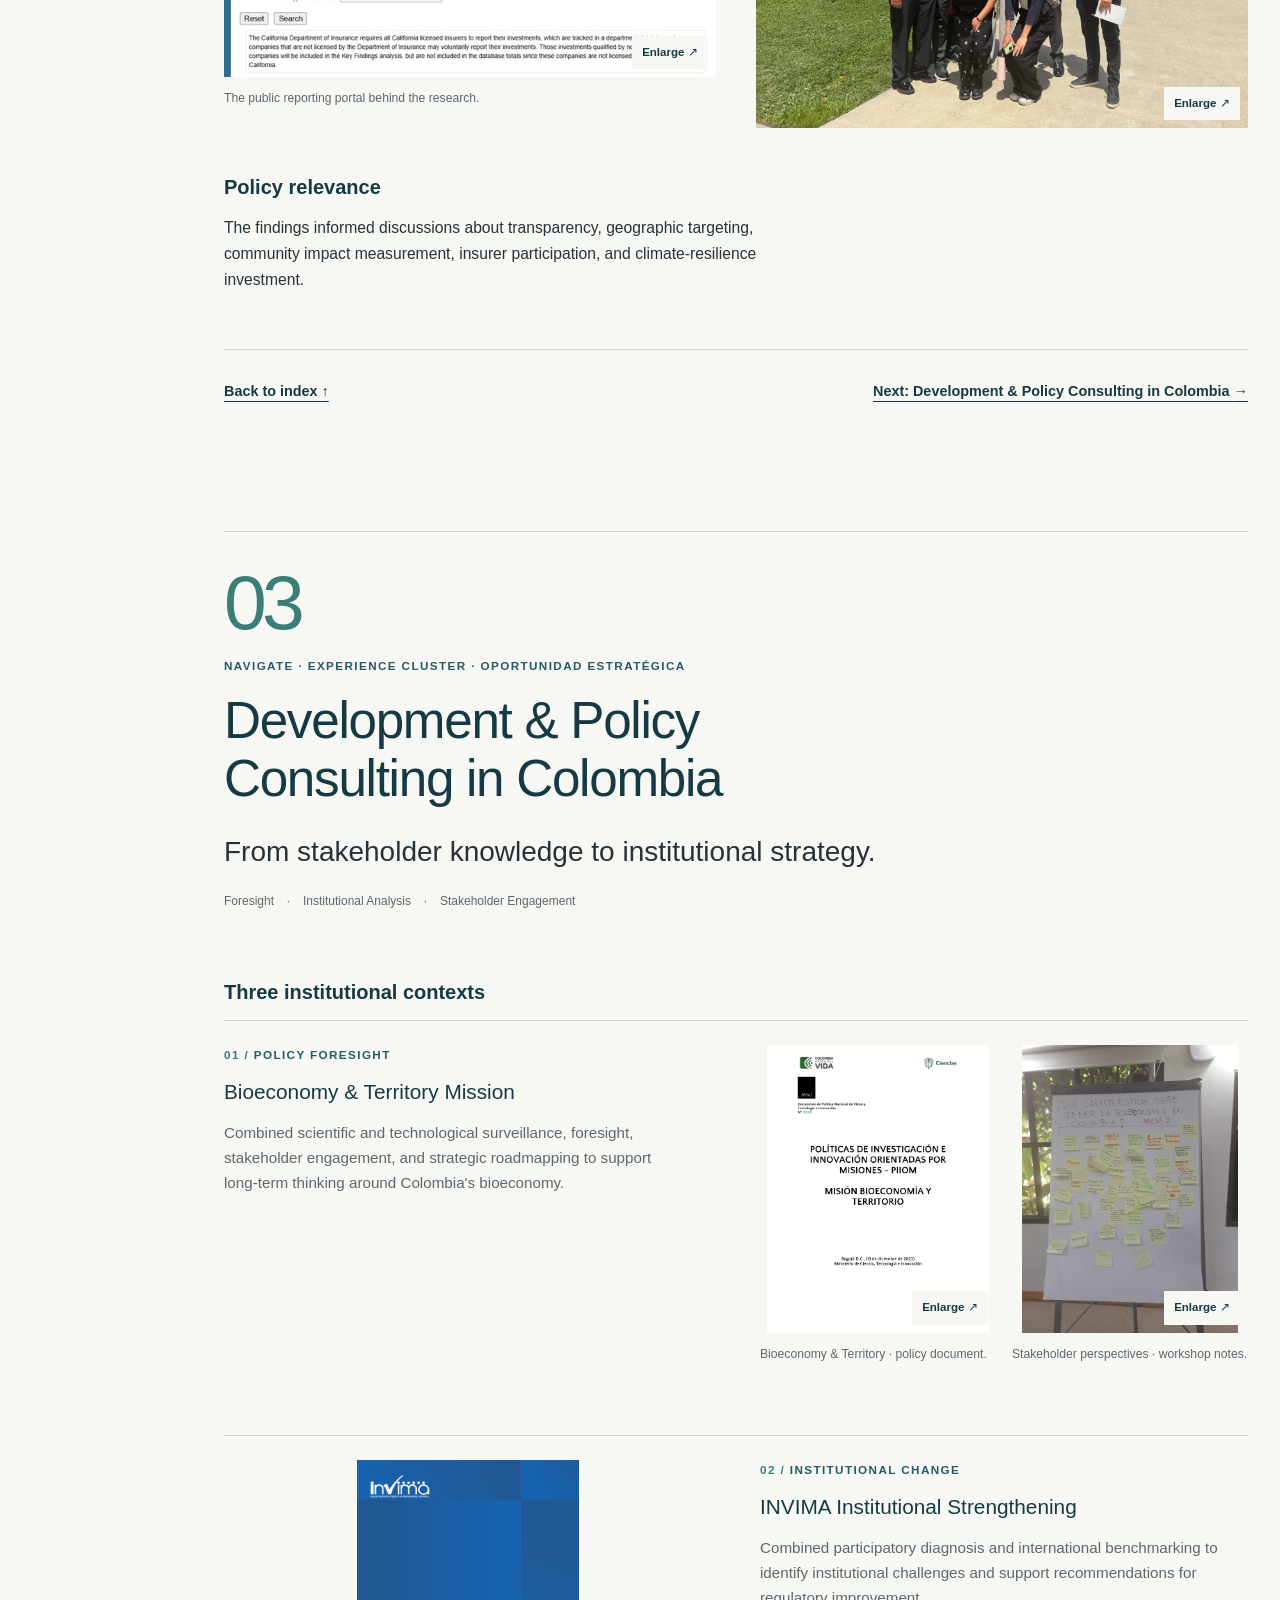
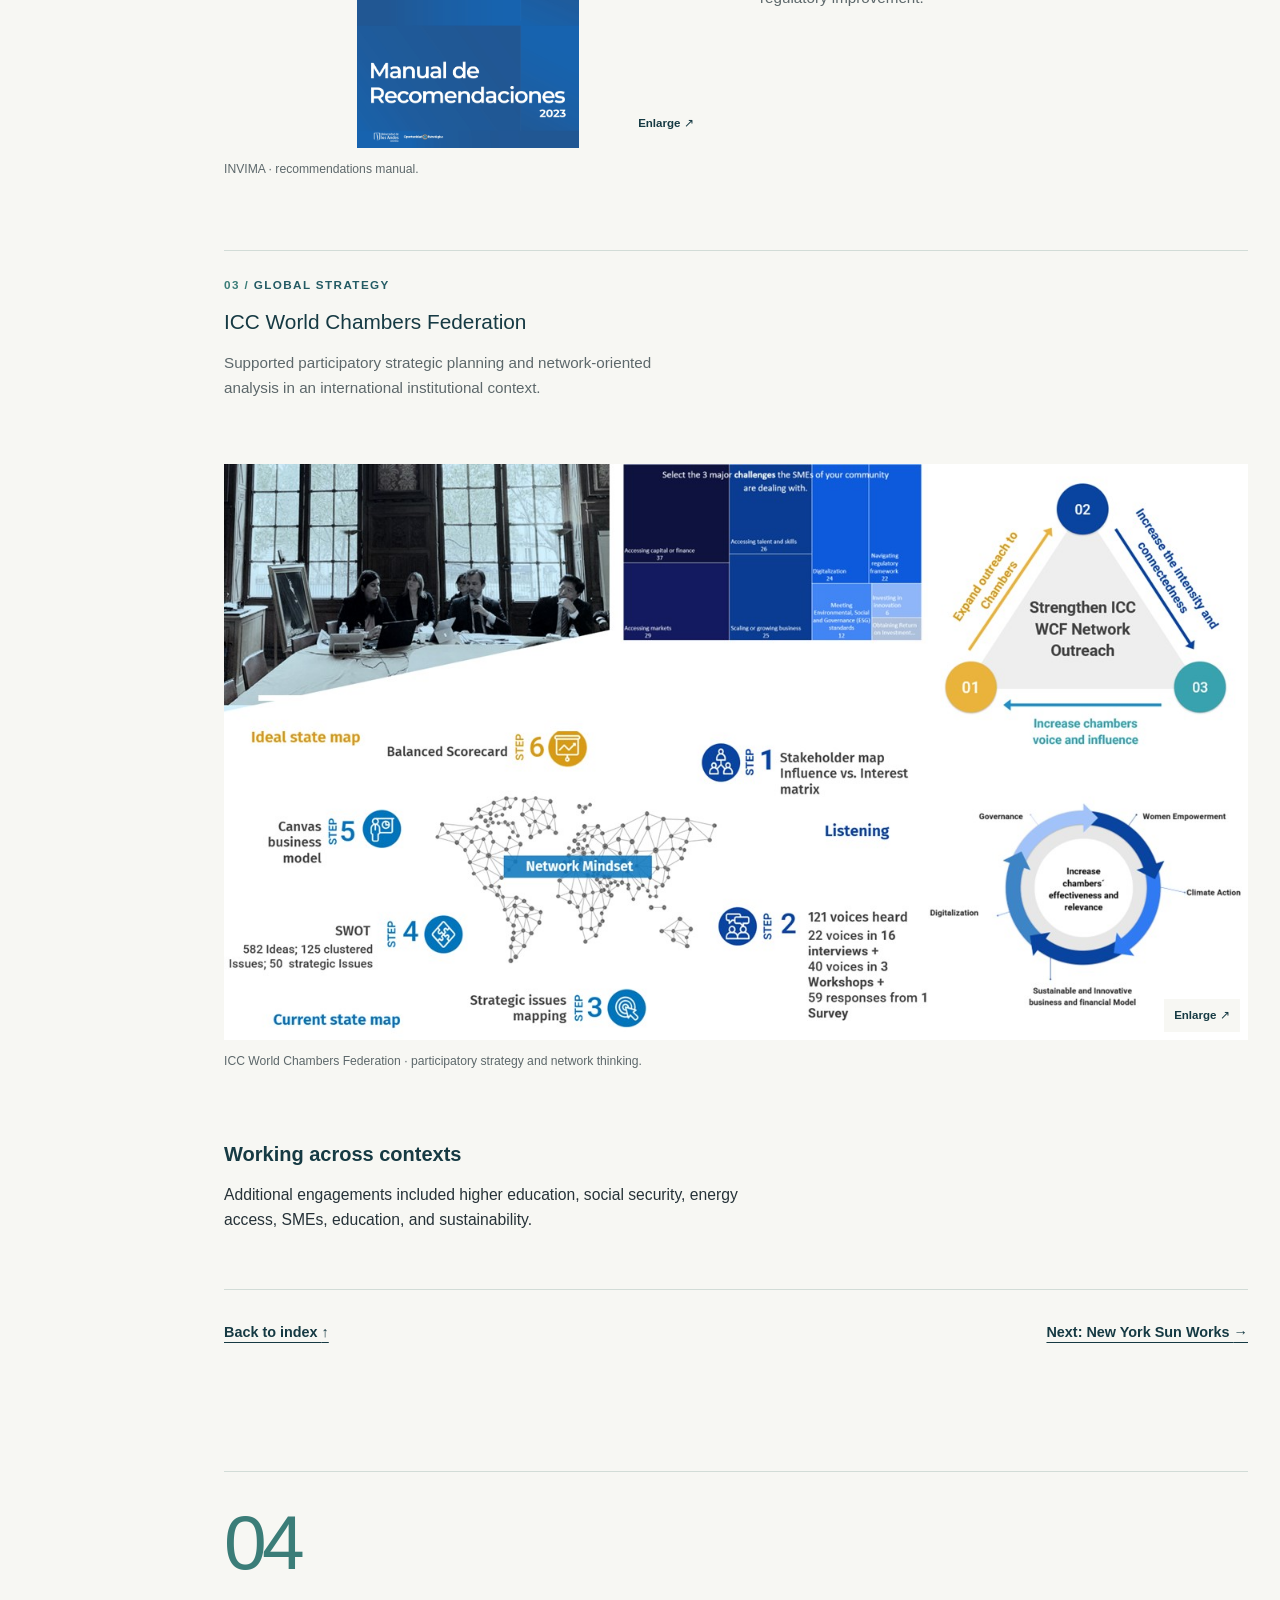
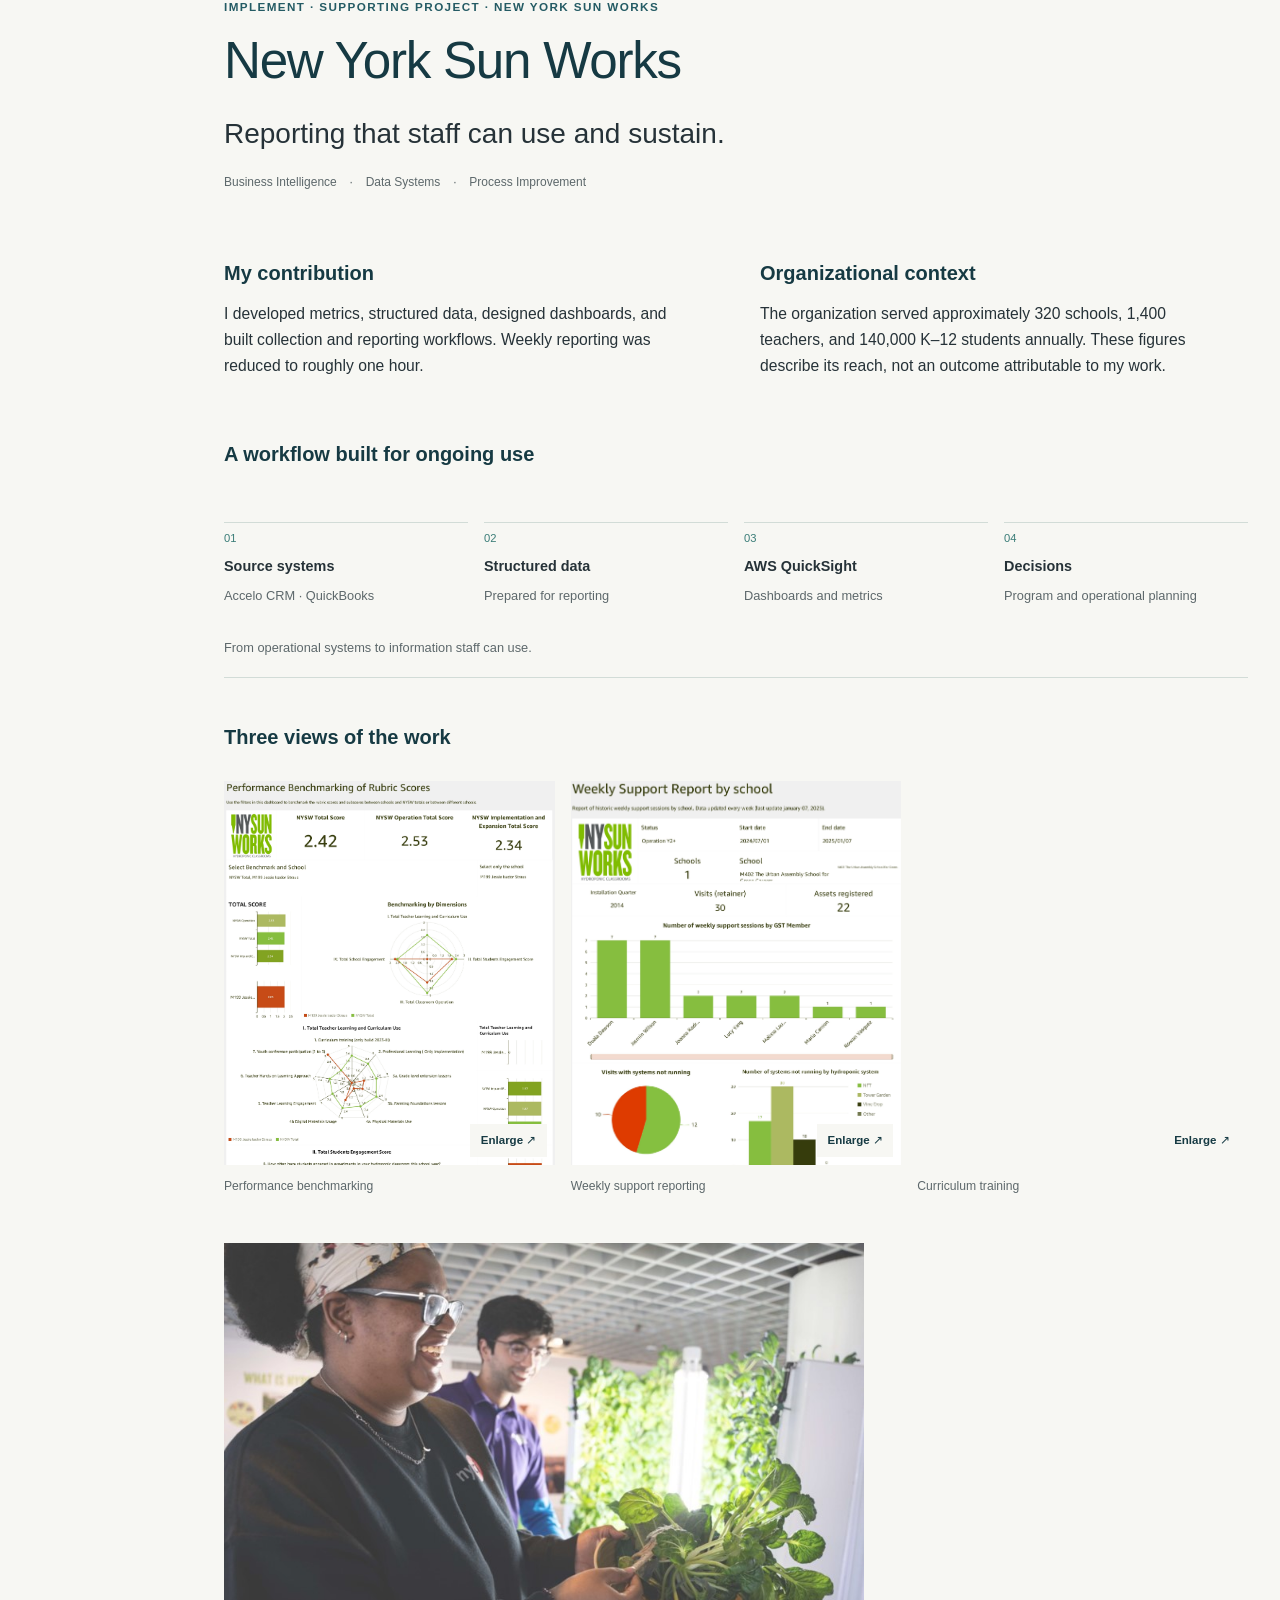
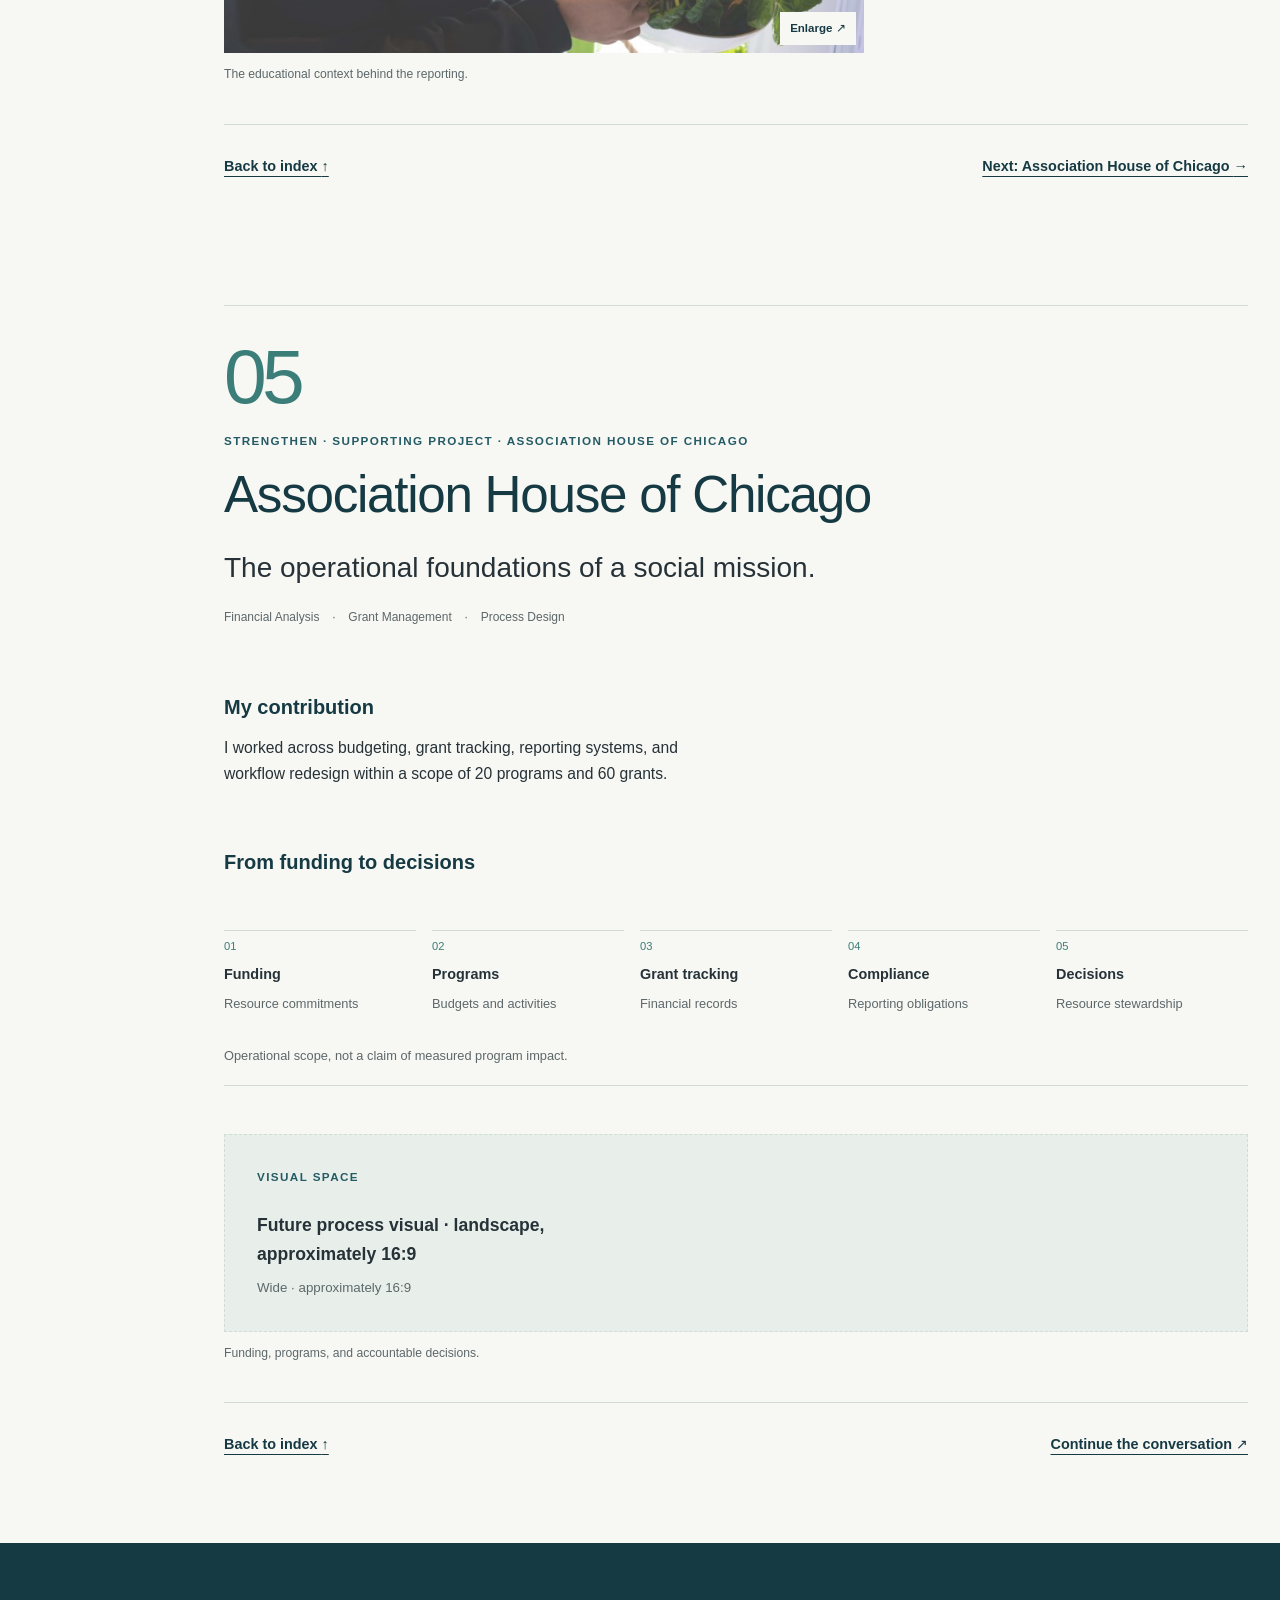
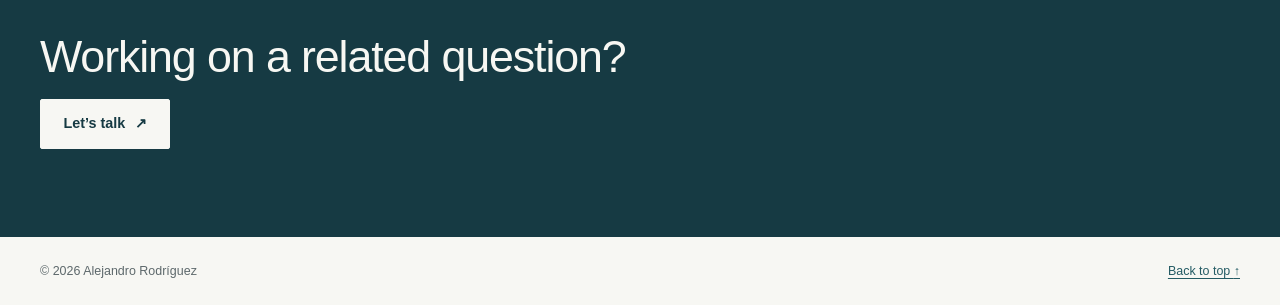
==== commit 259c3c70: "Dark mode toggle" ====
--- a/projects.html
+++ b/projects.html
@@ -7,6 +7,7 @@
     <meta name="theme-color" content="#163A43">
     <title>Projects | Alejandro Rodríguez</title>
     <link rel="preconnect" href="https://cdn.fontshare.com" crossorigin>
+    <script src="js/theme.js"></script>
     <link rel="stylesheet" href="css/base.css">
     <link rel="stylesheet" href="css/layout.css">
     <link rel="stylesheet" href="css/components.css">
@@ -30,6 +31,10 @@
                     <li><a href="index.html#contact">Contact</a></li>
                 </ul>
             </nav>
+            <button class="theme-toggle" type="button" aria-label="Dark mode" aria-pressed="false" hidden>
+                <svg class="theme-icon theme-icon-moon" viewBox="0 0 24 24" fill="none" stroke="currentColor" stroke-width="1.7" stroke-linecap="round" stroke-linejoin="round" aria-hidden="true"><path d="M20.2 15.8A8.5 8.5 0 0 1 8.2 3.8a8.5 8.5 0 1 0 12 12Z"/></svg>
+                <svg class="theme-icon theme-icon-sun" viewBox="0 0 24 24" fill="none" stroke="currentColor" stroke-width="1.7" stroke-linecap="round" aria-hidden="true"><circle cx="12" cy="12" r="3.7"/><path d="M12 2v2m0 16v2M4.93 4.93l1.42 1.42m11.3 11.3 1.42 1.42M2 12h2m16 0h2M4.93 19.07l1.42-1.42m11.3-11.3 1.42-1.42"/></svg>
+            </button>
         </div>
     </header>
     <main id="main-content" tabindex="-1">
--- a/css/base.css
+++ b/css/base.css
@@ -36,6 +36,21 @@
     --page-width: 75rem;
 }
 
+/* The chosen theme changes only color tokens; the editorial layout stays shared. */
+:root[data-theme="dark"] {
+    color-scheme: dark;
+    --color-primary-dark: #dcece5;
+    --color-primary: #a9d6ca;
+    --color-accent: #a2c9b6;
+    --color-background: #121f22;
+    --color-surface: #1b3032;
+    --color-sage: #20383a;
+    --color-text: #eef3ed;
+    --color-text-muted: #bbcdc7;
+    --color-border: #3e5957;
+    --color-warm-accent: #e0ac71;
+}
+
 *,
 *::before,
 *::after {
--- a/css/components.css
+++ b/css/components.css
@@ -417,3 +417,41 @@
 .research-list article { padding-top: 1rem; border-top: 1px solid var(--color-border); }
 .research-list h3 { font-size: 1.05rem; margin-bottom: 0.65rem; }
 .research-list p { font-size: 0.95rem; color: var(--color-text-muted); max-width: 60ch; margin: 0; }
+
+/* Theme control and the few color fields that need a dark-theme treatment. */
+.theme-toggle {
+    display: inline-grid;
+    place-items: center;
+    flex: none;
+    width: 44px;
+    height: 44px;
+    padding: 0;
+    border: 1px solid var(--color-border);
+    border-radius: 3px;
+    background: transparent;
+    color: var(--color-primary-dark);
+}
+.theme-toggle:hover { background: var(--color-sage); }
+.theme-icon { width: 20px; height: 20px; }
+.theme-icon-sun { display: none; }
+:root[data-theme="dark"] .theme-icon-moon { display: none; }
+:root[data-theme="dark"] .theme-icon-sun { display: block; }
+
+:root[data-theme="dark"] .about-section { background: #192b2d; }
+:root[data-theme="dark"] .button,
+:root[data-theme="dark"] .nav-links .nav-projects,
+:root[data-theme="dark"] .community-overlay,
+:root[data-theme="dark"] .mark-on-dark { background: #315f63; color: #f7f7f3; }
+:root[data-theme="dark"] .button { border-color: #315f63; }
+:root[data-theme="dark"] .button:hover,
+:root[data-theme="dark"] .nav-links .nav-projects:hover,
+:root[data-theme="dark"] .nav-links .nav-projects[aria-current="page"] { background: #3d7375; color: #f7f7f3; }
+:root[data-theme="dark"] .skip-link { background: #a9d6ca; color: #121f22; }
+:root[data-theme="dark"] .media-link:hover .zoom-hint,
+:root[data-theme="dark"] .media-link:focus-visible .zoom-hint { background: #315f63; color: #f7f7f3; }
+:root[data-theme="dark"] .zoom-viewport { background: var(--color-surface); }
+:root[data-theme="dark"] .orchid-petal:hover text,
+:root[data-theme="dark"] .orchid-petal[aria-expanded="true"] text { fill: #121f22; }
+:root[data-theme="dark"] .contact-section { background: #18383e; }
+:root[data-theme="dark"] .contact-section .button { background: #f7f7f3; border-color: #f7f7f3; color: #163a43; }
+:root[data-theme="dark"] .contact-section .button:hover { background: #e8efea; border-color: #e8efea; color: #163a43; }
--- a/css/responsive.css
+++ b/css/responsive.css
@@ -1,10 +1,14 @@
 /* The menu remains visible without JavaScript. */
 @media (max-width: 380px) {
     .brand { font-size: 0.92rem; }
-    .nav-shell { column-gap: 0.5rem; }
+    .nav-shell { column-gap: 0.35rem; }
+    .brand { font-size: 0.84rem; }
+    .menu-button { gap: 0.35rem; padding-inline: 0.4rem; }
 }
 @media (max-width: 720px) {
     .navigation-ready .site-navigation:not(.is-open) { display: none; }
+    .theme-toggle { order: 1; }
+    .site-navigation { order: 2; }
     .navigation-ready .nav-links { flex-direction: column; gap: 0; padding-block: 0.5rem; }
     .navigation-ready .nav-links a { min-height: 44px; padding-block: 0.65rem; }
 }
@@ -105,3 +109,23 @@
     details > * { display: block; }
     .project-sun-works .media-frame, .dashboard-gallery .media-frame { max-height: none; }
 }
+
+@media print {
+    :root[data-theme="dark"] {
+        color-scheme: light;
+        --color-primary-dark: #163a43;
+        --color-primary: #245b64;
+        --color-accent: #3b7d78;
+        --color-background: #ffffff;
+        --color-surface: #ffffff;
+        --color-sage: #e8efea;
+        --color-text: #263238;
+        --color-text-muted: #5d686b;
+        --color-border: #d2dcd7;
+    }
+    :root[data-theme="dark"] .about-section,
+    :root[data-theme="dark"] .contact-section { background: white; color: black; }
+    :root[data-theme="dark"] .contact-section h2,
+    :root[data-theme="dark"] .contact-section p,
+    :root[data-theme="dark"] .contact-section a { color: black; }
+}
